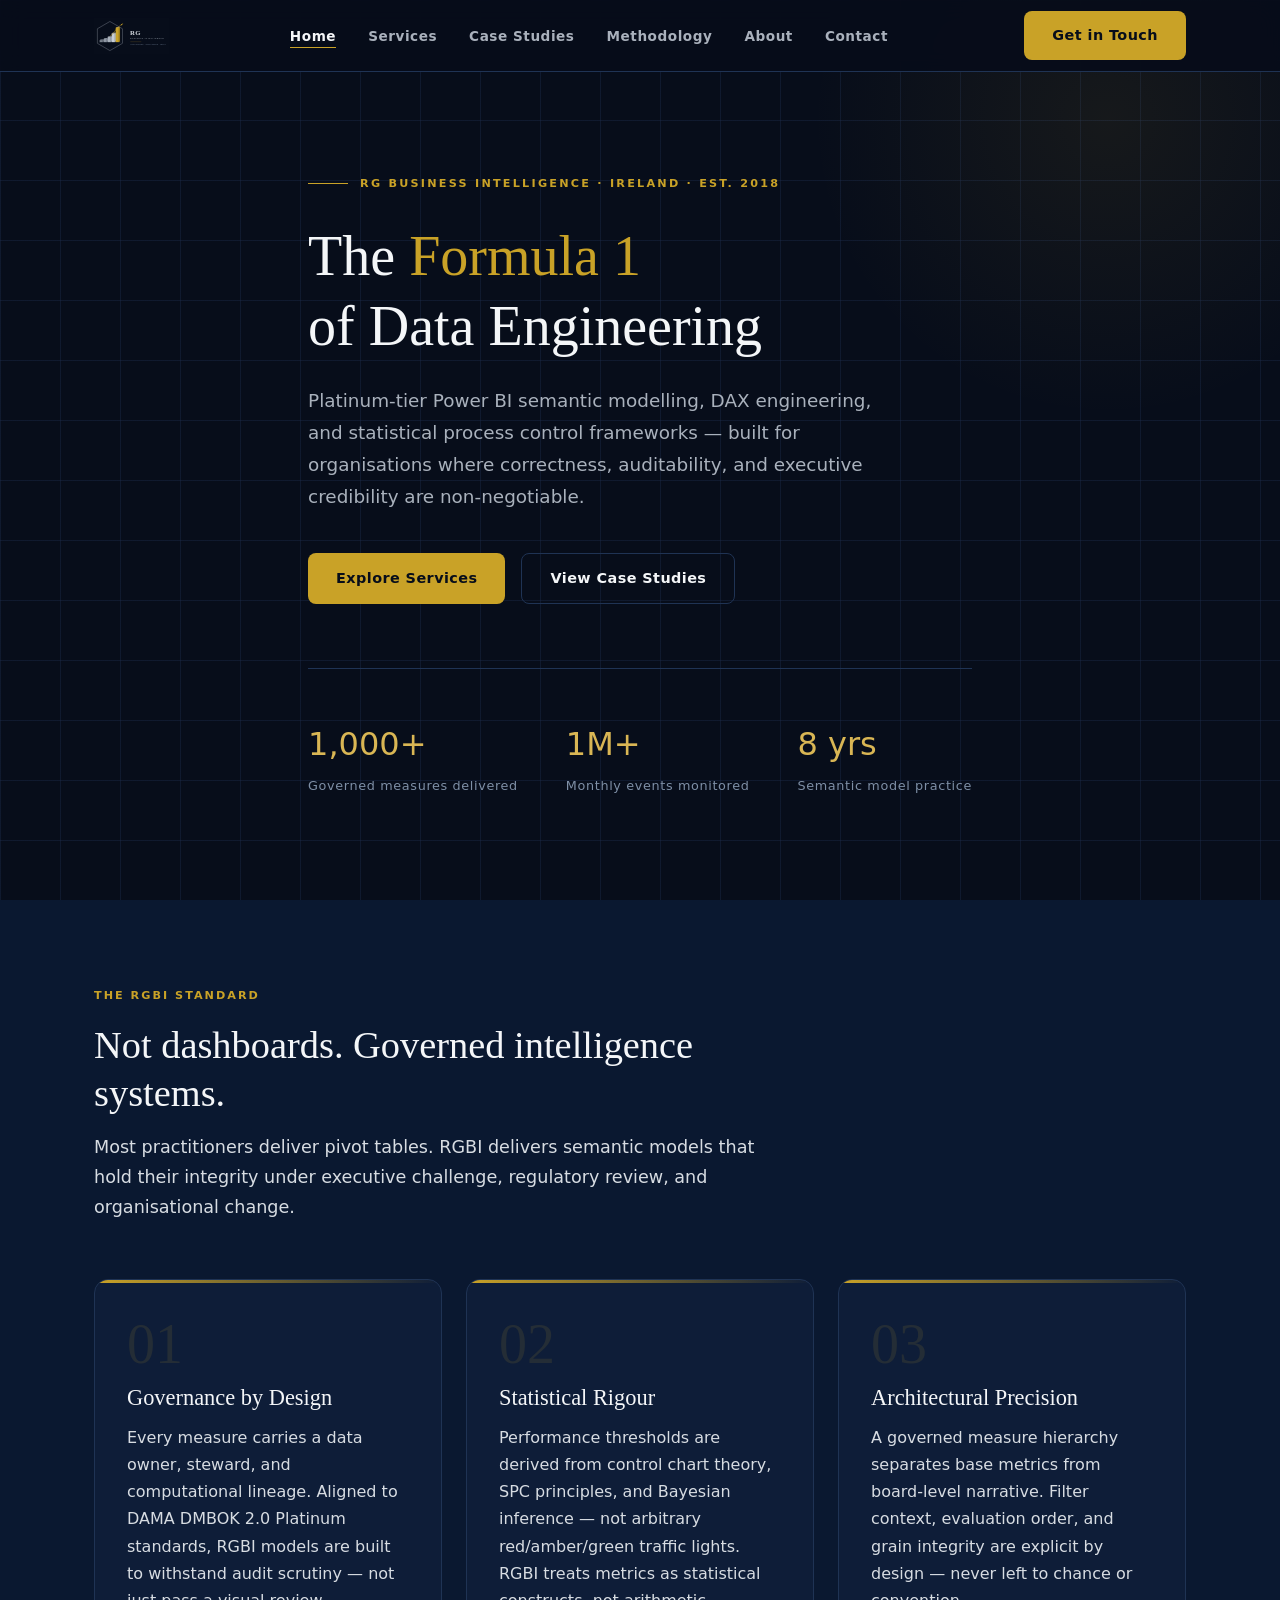
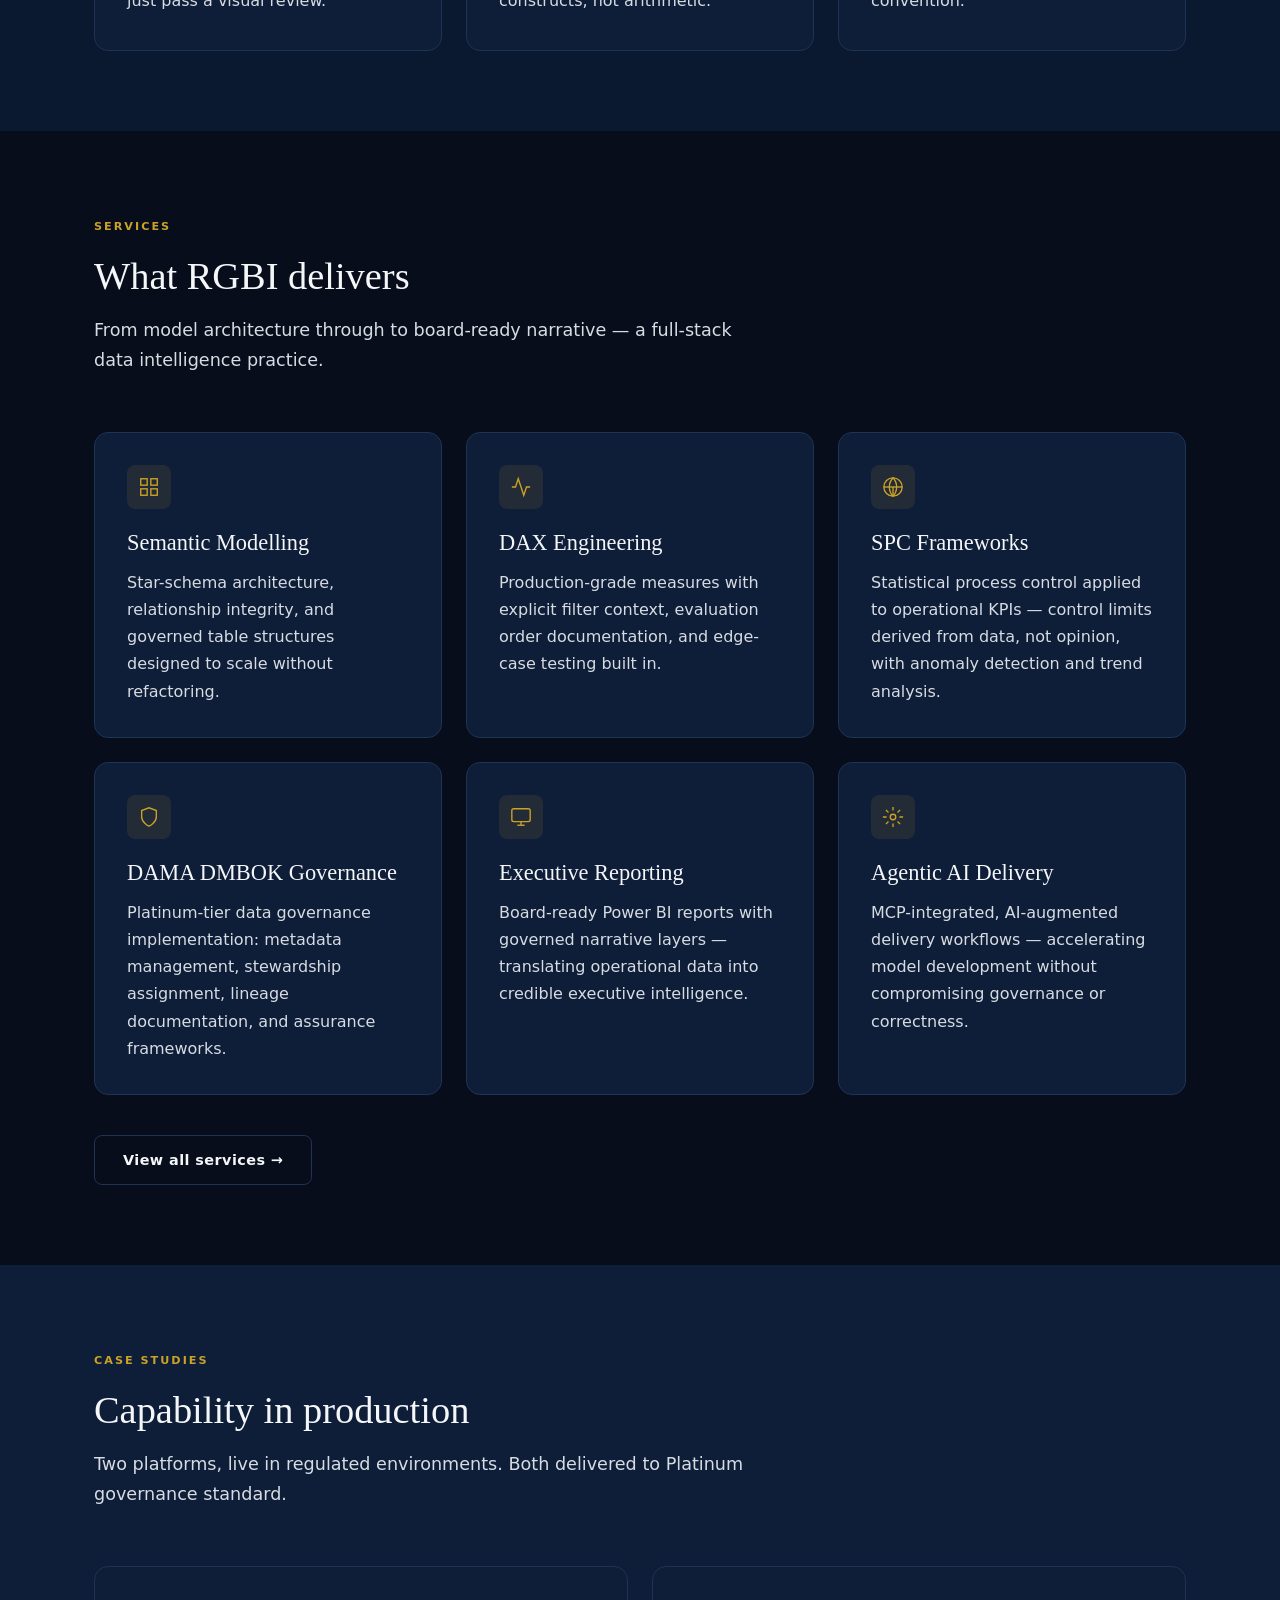
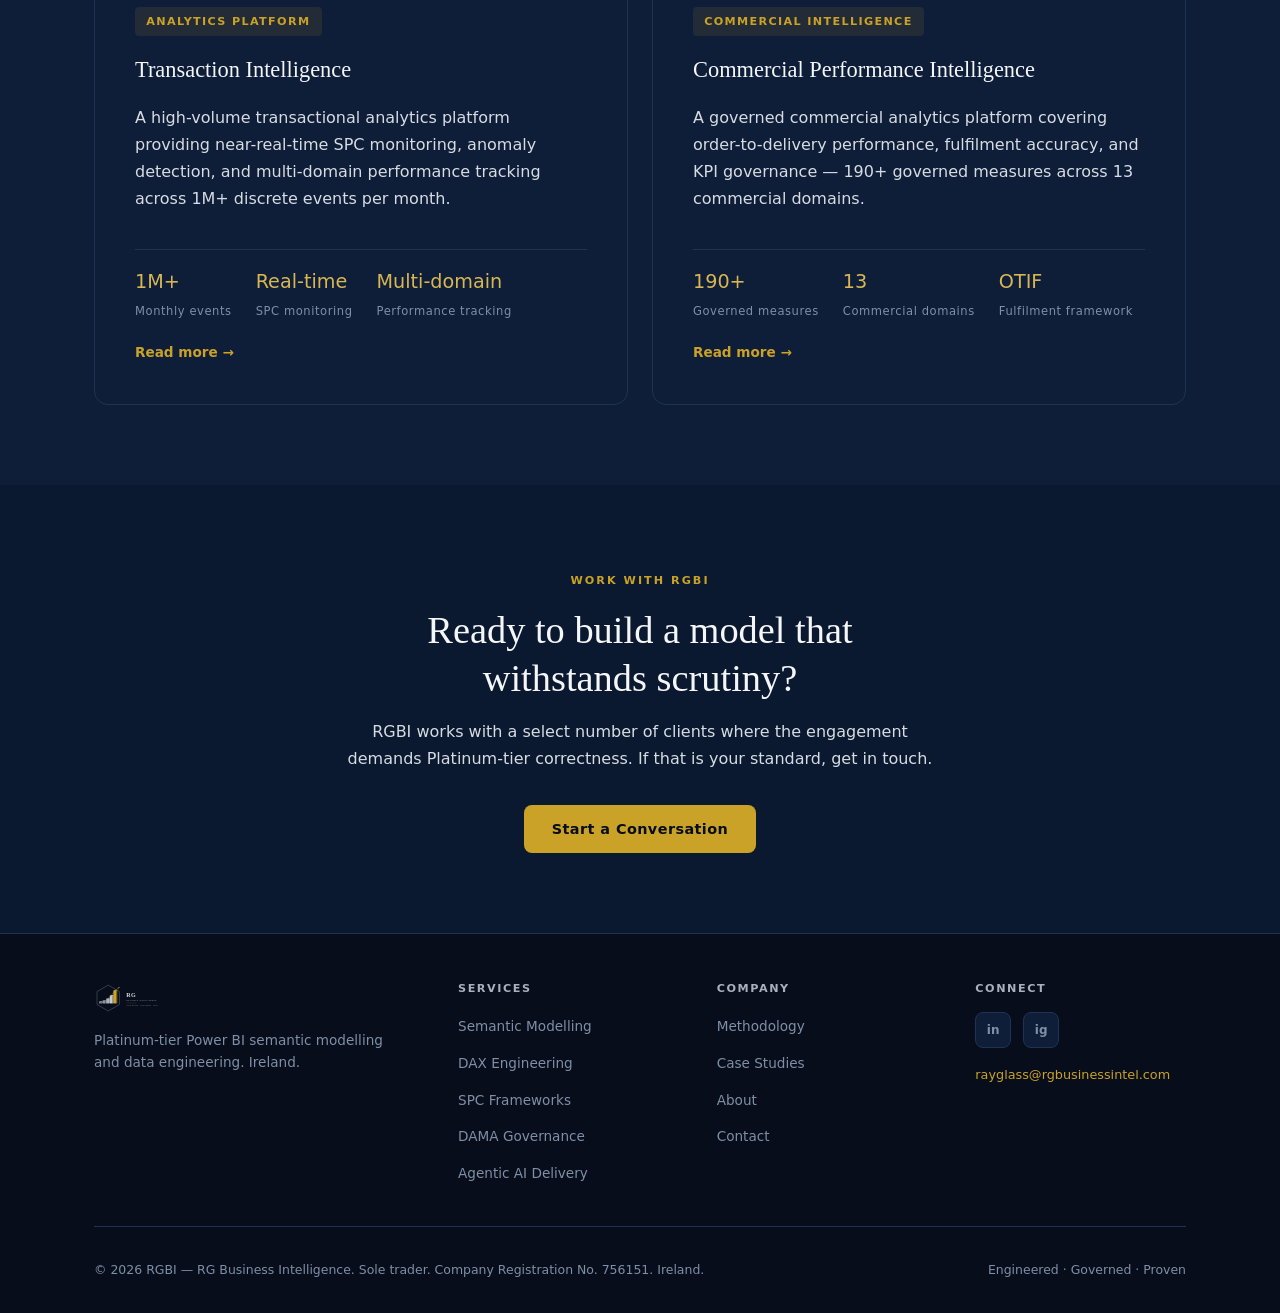
==== index.html @ 03356bf3 "Initial site build" ====
<!DOCTYPE html>
<html lang="en">
<head>
  <meta charset="UTF-8" />
  <meta name="viewport" content="width=device-width, initial-scale=1.0" />
  <title>RGBI — RG Business Intelligence | The Formula 1 of Data</title>
  <meta name="description" content="RGBI delivers Platinum-tier Power BI semantic modelling, DAX engineering, and statistical process control frameworks for organisations that demand auditability at scale." />
  <link rel="icon" type="image/svg+xml" href="assets/rgbi_mark_only.svg" />
  <link rel="stylesheet" href="css/style.css" />
</head>
<body>

  <!-- ── Navigation ─────────────────────────────────────── -->
  <nav class="site-nav" role="navigation" aria-label="Main navigation">
    <div class="container nav-inner">
      <a href="index.html" class="nav-logo" aria-label="RGBI Home">
        <img src="assets/rgbi_logo_horizontal_tight.svg" alt="RGBI — RG Business Intelligence" />
      </a>
      <ul class="nav-links" role="list">
        <li><a href="index.html">Home</a></li>
        <li><a href="services.html">Services</a></li>
        <li><a href="case-studies.html">Case Studies</a></li>
        <li><a href="methodology.html">Methodology</a></li>
        <li><a href="about.html">About</a></li>
        <li><a href="contact.html">Contact</a></li>
      </ul>
      <a href="contact.html" class="btn btn-primary nav-cta">Get in Touch</a>
      <button class="nav-toggle" aria-label="Toggle menu" aria-expanded="false">
        <span></span><span></span><span></span>
      </button>
    </div>
  </nav>

  <!-- ── Hero ───────────────────────────────────────────── -->
  <section class="hero">
    <div class="hero-bg"></div>
    <div class="container">
      <div class="hero-content">
        <div class="hero-eyebrow">
          <span class="hero-eyebrow-line"></span>
          <span class="hero-eyebrow-text">RG Business Intelligence · Ireland · Est. 2018</span>
        </div>
        <h1>The <em>Formula 1</em><br>of Data Engineering</h1>
        <p class="hero-sub">
          Platinum-tier Power BI semantic modelling, DAX engineering, and statistical process
          control frameworks — built for organisations where correctness, auditability,
          and executive credibility are non-negotiable.
        </p>
        <div class="hero-actions">
          <a href="services.html" class="btn btn-primary">Explore Services</a>
          <a href="case-studies.html" class="btn btn-outline">View Case Studies</a>
        </div>
        <div class="hero-stats">
          <div>
            <span class="hero-stat-value">1,000+</span>
            <span class="hero-stat-label">Governed measures delivered</span>
          </div>
          <div>
            <span class="hero-stat-value">1M+</span>
            <span class="hero-stat-label">Monthly events monitored</span>
          </div>
          <div>
            <span class="hero-stat-value">8 yrs</span>
            <span class="hero-stat-label">Semantic model practice</span>
          </div>
        </div>
      </div>
    </div>
  </section>

  <!-- ── Three Pillars ──────────────────────────────────── -->
  <section class="section section--dark">
    <div class="container">
      <div class="section-header">
        <span class="section-label">The RGBI Standard</span>
        <h2>Not dashboards. Governed intelligence systems.</h2>
        <p>
          Most practitioners deliver pivot tables. RGBI delivers semantic models that hold their
          integrity under executive challenge, regulatory review, and organisational change.
        </p>
      </div>
      <div class="grid-3">

        <div class="pillar">
          <span class="pillar-number">01</span>
          <h3>Governance by Design</h3>
          <p>
            Every measure carries a data owner, steward, and computational lineage.
            Aligned to DAMA DMBOK 2.0 Platinum standards, RGBI models are built to
            withstand audit scrutiny — not just pass a visual review.
          </p>
        </div>

        <div class="pillar">
          <span class="pillar-number">02</span>
          <h3>Statistical Rigour</h3>
          <p>
            Performance thresholds are derived from control chart theory, SPC principles,
            and Bayesian inference — not arbitrary red/amber/green traffic lights.
            RGBI treats metrics as statistical constructs, not arithmetic.
          </p>
        </div>

        <div class="pillar">
          <span class="pillar-number">03</span>
          <h3>Architectural Precision</h3>
          <p>
            A governed measure hierarchy separates base metrics from board-level narrative.
            Filter context, evaluation order, and grain integrity are explicit by design —
            never left to chance or convention.
          </p>
        </div>

      </div>
    </div>
  </section>

  <!-- ── What RGBI Delivers ─────────────────────────────── -->
  <section class="section">
    <div class="container">
      <div class="section-header">
        <span class="section-label">Services</span>
        <h2>What RGBI delivers</h2>
        <p>From model architecture through to board-ready narrative — a full-stack data intelligence practice.</p>
      </div>
      <div class="grid-3">

        <div class="card">
          <div class="card-icon">
            <svg viewBox="0 0 24 24" stroke-width="1.5"><rect x="3" y="3" width="7" height="7"/><rect x="14" y="3" width="7" height="7"/><rect x="14" y="14" width="7" height="7"/><rect x="3" y="14" width="7" height="7"/></svg>
          </div>
          <h3>Semantic Modelling</h3>
          <p>Star-schema architecture, relationship integrity, and governed table structures designed to scale without refactoring.</p>
        </div>

        <div class="card">
          <div class="card-icon">
            <svg viewBox="0 0 24 24" stroke-width="1.5"><polyline points="22 12 18 12 15 21 9 3 6 12 2 12"/></svg>
          </div>
          <h3>DAX Engineering</h3>
          <p>Production-grade measures with explicit filter context, evaluation order documentation, and edge-case testing built in.</p>
        </div>

        <div class="card">
          <div class="card-icon">
            <svg viewBox="0 0 24 24" stroke-width="1.5"><circle cx="12" cy="12" r="10"/><line x1="2" y1="12" x2="22" y2="12"/><line x1="12" y1="12" x2="12" y2="22"/><path d="M12 2a15 15 0 0 1 4 10 15 15 0 0 1-4 10 15 15 0 0 1-4-10 15 15 0 0 1 4-10z"/></svg>
          </div>
          <h3>SPC Frameworks</h3>
          <p>Statistical process control applied to operational KPIs — control limits derived from data, not opinion, with anomaly detection and trend analysis.</p>
        </div>

        <div class="card">
          <div class="card-icon">
            <svg viewBox="0 0 24 24" stroke-width="1.5"><path d="M12 22s8-4 8-10V5l-8-3-8 3v7c0 6 8 10 8 10z"/></svg>
          </div>
          <h3>DAMA DMBOK Governance</h3>
          <p>Platinum-tier data governance implementation: metadata management, stewardship assignment, lineage documentation, and assurance frameworks.</p>
        </div>

        <div class="card">
          <div class="card-icon">
            <svg viewBox="0 0 24 24" stroke-width="1.5"><rect x="2" y="3" width="20" height="14" rx="2"/><line x1="8" y1="21" x2="16" y2="21"/><line x1="12" y1="17" x2="12" y2="21"/></svg>
          </div>
          <h3>Executive Reporting</h3>
          <p>Board-ready Power BI reports with governed narrative layers — translating operational data into credible executive intelligence.</p>
        </div>

        <div class="card">
          <div class="card-icon">
            <svg viewBox="0 0 24 24" stroke-width="1.5"><circle cx="12" cy="12" r="3"/><path d="M12 1v4M12 19v4M4.22 4.22l2.83 2.83M16.95 16.95l2.83 2.83M1 12h4M19 12h4M4.22 19.78l2.83-2.83M16.95 7.05l2.83-2.83"/></svg>
          </div>
          <h3>Agentic AI Delivery</h3>
          <p>MCP-integrated, AI-augmented delivery workflows — accelerating model development without compromising governance or correctness.</p>
        </div>

      </div>
      <div style="margin-top:2.5rem;">
        <a href="services.html" class="btn btn-outline">View all services →</a>
      </div>
    </div>
  </section>

  <!-- ── Case Study Teasers ──────────────────────────────── -->
  <section class="section section--elevated">
    <div class="container">
      <div class="section-header">
        <span class="section-label">Case Studies</span>
        <h2>Capability in production</h2>
        <p>Two platforms, live in regulated environments. Both delivered to Platinum governance standard.</p>
      </div>
      <div class="grid-2">

        <div class="teaser">
          <span class="teaser-tag">Analytics Platform</span>
          <h3>Transaction Intelligence</h3>
          <p>
            A high-volume transactional analytics platform providing near-real-time SPC monitoring,
            anomaly detection, and multi-domain performance tracking across 1M+ discrete events per month.
          </p>
          <div class="teaser-meta">
            <div class="teaser-meta-item">
              <span class="teaser-meta-value">1M+</span>
              <span class="teaser-meta-label">Monthly events</span>
            </div>
            <div class="teaser-meta-item">
              <span class="teaser-meta-value">Real-time</span>
              <span class="teaser-meta-label">SPC monitoring</span>
            </div>
            <div class="teaser-meta-item">
              <span class="teaser-meta-value">Multi-domain</span>
              <span class="teaser-meta-label">Performance tracking</span>
            </div>
          </div>
          <a href="case-studies.html#transaction" class="teaser-link">Read more →</a>
        </div>

        <div class="teaser">
          <span class="teaser-tag">Commercial Intelligence</span>
          <h3>Commercial Performance Intelligence</h3>
          <p>
            A governed commercial analytics platform covering order-to-delivery performance,
            fulfilment accuracy, and KPI governance — 190+ governed measures across
            13 commercial domains.
          </p>
          <div class="teaser-meta">
            <div class="teaser-meta-item">
              <span class="teaser-meta-value">190+</span>
              <span class="teaser-meta-label">Governed measures</span>
            </div>
            <div class="teaser-meta-item">
              <span class="teaser-meta-value">13</span>
              <span class="teaser-meta-label">Commercial domains</span>
            </div>
            <div class="teaser-meta-item">
              <span class="teaser-meta-value">OTIF</span>
              <span class="teaser-meta-label">Fulfilment framework</span>
            </div>
          </div>
          <a href="case-studies.html#commercial" class="teaser-link">Read more →</a>
        </div>

      </div>
    </div>
  </section>

  <!-- ── CTA Strip ───────────────────────────────────────── -->
  <section class="section section--dark">
    <div class="container" style="text-align:center; max-width:640px; margin:0 auto;">
      <span class="section-label">Work with RGBI</span>
      <h2>Ready to build a model that withstands scrutiny?</h2>
      <p style="margin:1rem 0 2rem;">
        RGBI works with a select number of clients where the engagement demands
        Platinum-tier correctness. If that is your standard, get in touch.
      </p>
      <a href="contact.html" class="btn btn-primary">Start a Conversation</a>
    </div>
  </section>

  <!-- ── Footer ─────────────────────────────────────────── -->
  <footer class="site-footer">
    <div class="container">
      <div class="footer-inner">
        <div class="footer-brand">
          <img src="assets/rgbi_logo_horizontal_tight.svg" alt="RGBI" />
          <p>Platinum-tier Power BI semantic modelling and data engineering. Ireland.</p>
        </div>
        <div class="footer-col">
          <h4>Services</h4>
          <ul>
            <li><a href="services.html#semantic">Semantic Modelling</a></li>
            <li><a href="services.html#dax">DAX Engineering</a></li>
            <li><a href="services.html#spc">SPC Frameworks</a></li>
            <li><a href="services.html#governance">DAMA Governance</a></li>
            <li><a href="services.html#agentic">Agentic AI Delivery</a></li>
          </ul>
        </div>
        <div class="footer-col">
          <h4>Company</h4>
          <ul>
            <li><a href="methodology.html">Methodology</a></li>
            <li><a href="case-studies.html">Case Studies</a></li>
            <li><a href="about.html">About</a></li>
            <li><a href="contact.html">Contact</a></li>
          </ul>
        </div>
        <div class="footer-col">
          <h4>Connect</h4>
          <div class="social-links">
            <a href="#" class="social-link" aria-label="LinkedIn" title="LinkedIn — coming soon">in</a>
            <a href="#" class="social-link" aria-label="Instagram" title="Instagram — coming soon">ig</a>
          </div>
          <p style="margin-top:1rem; font-size:0.8rem; color:var(--text-muted);">
            <a href="mailto:rayglass@rgbusinessintel.com" style="color:var(--gold);">rayglass@rgbusinessintel.com</a>
          </p>
        </div>
      </div>
      <div class="footer-bottom">
        <p>© 2026 RGBI — RG Business Intelligence. Sole trader. Company Registration No. 756151. Ireland.</p>
        <p>Engineered · Governed · Proven</p>
      </div>
    </div>
  </footer>

  <script src="js/main.js"></script>
</body>
</html>
---- css/style.css ----
/* ============================================================
   RGBI — RG Business Intelligence
   style.css — Shared design system
   Colours & typography derived from RGBI_theme.json
   ============================================================ */

/* ── Reset ─────────────────────────────────────────────────── */
*, *::before, *::after { box-sizing: border-box; margin: 0; padding: 0; }
html { scroll-behavior: smooth; font-size: 16px; }
img, svg { display: block; max-width: 100%; }
a { text-decoration: none; color: inherit; }
ul { list-style: none; }

/* ── Design Tokens ──────────────────────────────────────────── */
:root {
  /* Backgrounds */
  --bg-void:      #070D1A;
  --bg-primary:   #0A1830;
  --bg-elevated:  #0E1D38;
  --bg-card:      #1F3354;
  --bg-border:    #1F3354;

  /* Foregrounds */
  --text-primary:   #F4F6F8;
  --text-secondary: #A9B1BC;
  --text-tertiary:  #D7DCE2;
  --text-muted:     #7E8FA6;

  /* Brand accents */
  --gold:       #C9A227;
  --gold-light: #D9B654;
  --gold-dim:   #8A6E1A;
  --green:      #1D9E75;
  --blue:       #378ADD;
  --red:        #D85A30;
  --purple:     #7F77DD;

  /* Typography */
  --font-serif: Georgia, 'Times New Roman', serif;
  --font-sans:  'Segoe UI', system-ui, -apple-system, sans-serif;
  --font-semi:  'Segoe UI Semibold', 'Segoe UI', system-ui, sans-serif;

  /* Sizing */
  --radius:     8px;
  --radius-lg:  14px;
  --max-width:  1140px;
  --nav-h:      72px;
}

/* ── Base ───────────────────────────────────────────────────── */
body {
  background-color: var(--bg-void);
  color: var(--text-primary);
  font-family: var(--font-sans);
  font-size: 1rem;
  line-height: 1.7;
  -webkit-font-smoothing: antialiased;
}

h1, h2, h3, h4 {
  font-family: var(--font-serif);
  font-weight: normal;
  line-height: 1.25;
  color: var(--text-primary);
}

h1 { font-size: clamp(2rem, 5vw, 3.5rem); }
h2 { font-size: clamp(1.6rem, 3vw, 2.4rem); }
h3 { font-size: clamp(1.1rem, 2vw, 1.4rem); }
h4 { font-size: 1.05rem; }

p { color: var(--text-tertiary); margin-bottom: 1rem; }
p:last-child { margin-bottom: 0; }

strong { color: var(--text-primary); font-weight: 600; }

/* ── Layout Utilities ───────────────────────────────────────── */
.container {
  max-width: var(--max-width);
  margin: 0 auto;
  padding: 0 1.5rem;
}

.section {
  padding: 5rem 0;
}

.section--dark {
  background-color: var(--bg-primary);
}

.section--elevated {
  background-color: var(--bg-elevated);
}

.section-label {
  display: inline-block;
  font-family: var(--font-sans);
  font-size: 0.7rem;
  font-weight: 700;
  letter-spacing: 0.18em;
  text-transform: uppercase;
  color: var(--gold);
  margin-bottom: 1rem;
}

.section-header {
  max-width: 680px;
  margin-bottom: 3.5rem;
}

.section-header p {
  font-size: 1.1rem;
  margin-top: 1rem;
}

/* ── Buttons ────────────────────────────────────────────────── */
.btn {
  display: inline-flex;
  align-items: center;
  gap: 0.5rem;
  padding: 0.75rem 1.75rem;
  border-radius: var(--radius);
  font-family: var(--font-sans);
  font-size: 0.9rem;
  font-weight: 600;
  letter-spacing: 0.03em;
  cursor: pointer;
  border: none;
  transition: all 0.2s ease;
  white-space: nowrap;
}

.btn-primary {
  background-color: var(--gold);
  color: var(--bg-void);
}
.btn-primary:hover {
  background-color: var(--gold-light);
  transform: translateY(-1px);
  box-shadow: 0 4px 20px rgba(201, 162, 39, 0.35);
}

.btn-outline {
  background-color: transparent;
  color: var(--text-primary);
  border: 1px solid var(--bg-card);
}
.btn-outline:hover {
  border-color: var(--gold);
  color: var(--gold);
  transform: translateY(-1px);
}

/* ── Navigation ─────────────────────────────────────────────── */
.site-nav {
  position: fixed;
  top: 0;
  left: 0;
  right: 0;
  z-index: 100;
  height: var(--nav-h);
  background-color: rgba(7, 13, 26, 0.92);
  backdrop-filter: blur(12px);
  -webkit-backdrop-filter: blur(12px);
  border-bottom: 1px solid var(--bg-card);
  transition: background-color 0.3s;
}

.nav-inner {
  display: flex;
  align-items: center;
  justify-content: space-between;
  height: 100%;
}

.nav-logo img {
  height: 36px;
  width: auto;
}

.nav-links {
  display: flex;
  align-items: center;
  gap: 2rem;
}

.nav-links a {
  font-size: 0.85rem;
  font-weight: 600;
  letter-spacing: 0.04em;
  color: var(--text-secondary);
  transition: color 0.2s;
  position: relative;
}

.nav-links a::after {
  content: '';
  position: absolute;
  bottom: -4px;
  left: 0;
  width: 0;
  height: 1px;
  background-color: var(--gold);
  transition: width 0.2s;
}

.nav-links a:hover,
.nav-links a.active {
  color: var(--text-primary);
}

.nav-links a:hover::after,
.nav-links a.active::after {
  width: 100%;
}

.nav-cta {
  margin-left: 1rem;
}

.nav-toggle {
  display: none;
  flex-direction: column;
  gap: 5px;
  background: none;
  border: none;
  cursor: pointer;
  padding: 4px;
}

.nav-toggle span {
  display: block;
  width: 24px;
  height: 2px;
  background-color: var(--text-primary);
  transition: all 0.25s;
}

/* ── Hero ───────────────────────────────────────────────────── */
.hero {
  min-height: 100vh;
  display: flex;
  align-items: center;
  position: relative;
  background-color: var(--bg-void);
  overflow: hidden;
  padding-top: var(--nav-h);
}

.hero-bg {
  position: absolute;
  inset: 0;
  pointer-events: none;
  overflow: hidden;
}

/* SPC-inspired grid lines */
.hero-bg::before {
  content: '';
  position: absolute;
  inset: 0;
  background-image:
    linear-gradient(rgba(31, 51, 84, 0.35) 1px, transparent 1px),
    linear-gradient(90deg, rgba(31, 51, 84, 0.35) 1px, transparent 1px);
  background-size: 60px 60px;
}

/* Gold accent glow */
.hero-bg::after {
  content: '';
  position: absolute;
  top: -20%;
  right: -10%;
  width: 600px;
  height: 600px;
  background: radial-gradient(ellipse, rgba(201, 162, 39, 0.08) 0%, transparent 70%);
}

.hero-content {
  position: relative;
  z-index: 1;
  max-width: 780px;
}

.hero-eyebrow {
  display: flex;
  align-items: center;
  gap: 0.75rem;
  margin-bottom: 1.75rem;
}

.hero-eyebrow-line {
  display: block;
  width: 40px;
  height: 1px;
  background-color: var(--gold);
}

.hero-eyebrow-text {
  font-size: 0.7rem;
  font-weight: 700;
  letter-spacing: 0.2em;
  text-transform: uppercase;
  color: var(--gold);
}

.hero h1 {
  margin-bottom: 1.5rem;
  color: var(--text-primary);
}

.hero h1 em {
  font-style: normal;
  color: var(--gold);
}

.hero-sub {
  font-size: 1.15rem;
  color: var(--text-secondary);
  max-width: 580px;
  margin-bottom: 2.5rem;
  line-height: 1.75;
}

.hero-actions {
  display: flex;
  gap: 1rem;
  flex-wrap: wrap;
}

.hero-stats {
  display: flex;
  gap: 3rem;
  margin-top: 4rem;
  padding-top: 3rem;
  border-top: 1px solid var(--bg-card);
  flex-wrap: wrap;
}

.hero-stat-value {
  font-family: var(--font-semi);
  font-size: 2rem;
  color: var(--gold-light);
  display: block;
}

.hero-stat-label {
  font-size: 0.8rem;
  color: var(--text-muted);
  letter-spacing: 0.05em;
}

/* ── Cards ──────────────────────────────────────────────────── */
.card {
  background-color: var(--bg-elevated);
  border: 1px solid var(--bg-card);
  border-radius: var(--radius-lg);
  padding: 2rem;
  transition: border-color 0.2s, transform 0.2s;
}

.card:hover {
  border-color: var(--gold-dim);
  transform: translateY(-2px);
}

.card-icon {
  width: 44px;
  height: 44px;
  background-color: rgba(201, 162, 39, 0.1);
  border-radius: var(--radius);
  display: flex;
  align-items: center;
  justify-content: center;
  margin-bottom: 1.25rem;
}

.card-icon svg {
  width: 22px;
  height: 22px;
  stroke: var(--gold);
  fill: none;
}

.card h3 {
  margin-bottom: 0.75rem;
}

/* ── Grid layouts ───────────────────────────────────────────── */
.grid-3 {
  display: grid;
  grid-template-columns: repeat(3, 1fr);
  gap: 1.5rem;
}

.grid-2 {
  display: grid;
  grid-template-columns: repeat(2, 1fr);
  gap: 1.5rem;
}

/* ── Pillars (home) ─────────────────────────────────────────── */
.pillar {
  background-color: var(--bg-elevated);
  border: 1px solid var(--bg-card);
  border-radius: var(--radius-lg);
  padding: 2.25rem 2rem;
  position: relative;
  overflow: hidden;
  transition: border-color 0.2s, transform 0.2s;
}

.pillar:hover {
  border-color: var(--gold-dim);
  transform: translateY(-2px);
}

.pillar::before {
  content: '';
  position: absolute;
  top: 0;
  left: 0;
  right: 0;
  height: 3px;
  background: linear-gradient(90deg, var(--gold), transparent);
}

.pillar-number {
  font-family: var(--font-serif);
  font-size: 3.5rem;
  color: rgba(201, 162, 39, 0.12);
  line-height: 1;
  margin-bottom: 0.75rem;
  display: block;
}

.pillar h3 {
  margin-bottom: 0.75rem;
  color: var(--text-primary);
}

/* ── Case study teasers ─────────────────────────────────────── */
.teaser {
  background-color: var(--bg-elevated);
  border: 1px solid var(--bg-card);
  border-radius: var(--radius-lg);
  padding: 2.5rem;
  display: flex;
  flex-direction: column;
  gap: 1.25rem;
  transition: border-color 0.2s, transform 0.2s;
}

.teaser:hover {
  border-color: var(--gold-dim);
  transform: translateY(-2px);
}

.teaser-tag {
  display: inline-flex;
  align-items: center;
  gap: 0.4rem;
  font-size: 0.7rem;
  font-weight: 700;
  letter-spacing: 0.12em;
  text-transform: uppercase;
  color: var(--gold);
  background-color: rgba(201, 162, 39, 0.1);
  padding: 0.3rem 0.7rem;
  border-radius: 4px;
  width: fit-content;
}

.teaser h3 { margin-bottom: 0; }

.teaser-meta {
  display: flex;
  gap: 1.5rem;
  flex-wrap: wrap;
  margin-top: auto;
  padding-top: 1rem;
  border-top: 1px solid var(--bg-card);
}

.teaser-meta-item {
  display: flex;
  flex-direction: column;
  gap: 0.2rem;
}

.teaser-meta-value {
  font-family: var(--font-semi);
  font-size: 1.2rem;
  color: var(--gold-light);
}

.teaser-meta-label {
  font-size: 0.72rem;
  color: var(--text-muted);
  letter-spacing: 0.05em;
}

.teaser-link {
  display: inline-flex;
  align-items: center;
  gap: 0.4rem;
  font-size: 0.85rem;
  font-weight: 600;
  color: var(--gold);
  transition: gap 0.2s;
}

.teaser-link:hover { gap: 0.7rem; }

/* ── Services page ──────────────────────────────────────────── */
.service-block {
  display: grid;
  grid-template-columns: 1fr 2fr;
  gap: 3rem;
  padding: 3rem 0;
  border-bottom: 1px solid var(--bg-card);
}

.service-block:last-child { border-bottom: none; }

.service-number {
  font-family: var(--font-serif);
  font-size: 0.85rem;
  color: var(--gold);
  letter-spacing: 0.1em;
}

.service-title {
  margin-bottom: 0.4rem;
}

.service-sub {
  font-size: 0.8rem;
  color: var(--text-muted);
  text-transform: uppercase;
  letter-spacing: 0.1em;
  margin-bottom: 1.5rem;
  display: block;
}

.service-detail h4 {
  color: var(--gold-light);
  font-family: var(--font-sans);
  font-size: 0.8rem;
  font-weight: 700;
  letter-spacing: 0.1em;
  text-transform: uppercase;
  margin: 1.5rem 0 0.5rem;
}

.service-detail h4:first-child { margin-top: 0; }

.tag-list {
  display: flex;
  flex-wrap: wrap;
  gap: 0.5rem;
  margin-top: 0.5rem;
}

.tag {
  font-size: 0.75rem;
  color: var(--text-secondary);
  background-color: var(--bg-primary);
  border: 1px solid var(--bg-card);
  border-radius: 4px;
  padding: 0.25rem 0.65rem;
}

/* ── Case studies page ──────────────────────────────────────── */
.case-study {
  margin-bottom: 5rem;
}

.case-study:last-child { margin-bottom: 0; }

.case-study-header {
  display: grid;
  grid-template-columns: 2fr 1fr;
  gap: 3rem;
  align-items: start;
  padding-bottom: 3rem;
  border-bottom: 1px solid var(--bg-card);
  margin-bottom: 3rem;
}

.case-study-metrics {
  display: flex;
  flex-direction: column;
  gap: 1.5rem;
  background-color: var(--bg-elevated);
  border: 1px solid var(--bg-card);
  border-radius: var(--radius-lg);
  padding: 1.75rem;
}

.metric-item {}

.metric-value {
  font-family: var(--font-semi);
  font-size: 1.8rem;
  color: var(--gold-light);
  display: block;
  line-height: 1.1;
}

.metric-label {
  font-size: 0.78rem;
  color: var(--text-muted);
  letter-spacing: 0.05em;
}

.case-study-body {
  display: grid;
  grid-template-columns: repeat(2, 1fr);
  gap: 1.5rem;
}

.cs-section {
  background-color: var(--bg-elevated);
  border: 1px solid var(--bg-card);
  border-radius: var(--radius-lg);
  padding: 1.75rem;
}

.cs-section h4 {
  font-family: var(--font-sans);
  font-size: 0.72rem;
  font-weight: 700;
  letter-spacing: 0.14em;
  text-transform: uppercase;
  color: var(--gold);
  margin-bottom: 0.75rem;
}

.cs-section ul {
  list-style: none;
  display: flex;
  flex-direction: column;
  gap: 0.4rem;
}

.cs-section ul li {
  font-size: 0.9rem;
  color: var(--text-tertiary);
  padding-left: 1rem;
  position: relative;
}

.cs-section ul li::before {
  content: '—';
  position: absolute;
  left: 0;
  color: var(--gold-dim);
}

/* ── Methodology page ───────────────────────────────────────── */
.methodology-intro {
  font-size: 1.2rem;
  color: var(--text-secondary);
  line-height: 1.8;
  max-width: 780px;
  border-left: 3px solid var(--gold);
  padding-left: 1.75rem;
  margin-bottom: 3rem;
}

.method-block {
  padding: 2.5rem 0;
  border-bottom: 1px solid var(--bg-card);
  display: grid;
  grid-template-columns: 280px 1fr;
  gap: 3rem;
  align-items: start;
}

.method-block:last-child { border-bottom: none; }

.method-label-area {
  position: sticky;
  top: calc(var(--nav-h) + 2rem);
}

.method-label-area .section-label {
  display: block;
  margin-bottom: 0.5rem;
}

.method-label-area h3 {
  font-size: 1.5rem;
}

/* ── About page ─────────────────────────────────────────────── */
.about-bio {
  display: grid;
  grid-template-columns: 1fr 2fr;
  gap: 4rem;
  align-items: start;
}

.about-sidebar {}

.about-name-block {
  background-color: var(--bg-elevated);
  border: 1px solid var(--bg-card);
  border-radius: var(--radius-lg);
  padding: 2rem;
  text-align: center;
  margin-bottom: 1.5rem;
}

.about-name-block h2 {
  font-size: 1.5rem;
  margin-bottom: 0.25rem;
}

.about-name-block p {
  font-size: 0.85rem;
  color: var(--gold);
  font-weight: 600;
  margin: 0;
}

.about-credentials {
  background-color: var(--bg-elevated);
  border: 1px solid var(--bg-card);
  border-radius: var(--radius-lg);
  padding: 1.5rem;
}

.credential-item {
  display: flex;
  align-items: flex-start;
  gap: 0.75rem;
  padding: 0.6rem 0;
  border-bottom: 1px solid var(--bg-card);
}

.credential-item:last-child { border-bottom: none; }

.credential-dot {
  width: 6px;
  height: 6px;
  border-radius: 50%;
  background-color: var(--gold);
  margin-top: 0.55rem;
  flex-shrink: 0;
}

.credential-text {
  font-size: 0.85rem;
  color: var(--text-tertiary);
}

.about-body h3 {
  margin-bottom: 0.75rem;
  color: var(--gold-light);
}

.about-body > * + h3 {
  margin-top: 2rem;
}

.pullquote {
  border-left: 3px solid var(--gold);
  padding: 1rem 1.5rem;
  margin: 2rem 0;
  background-color: var(--bg-elevated);
  border-radius: 0 var(--radius) var(--radius) 0;
  font-family: var(--font-serif);
  font-size: 1.1rem;
  color: var(--text-secondary);
  font-style: italic;
}

/* ── Contact page ───────────────────────────────────────────── */
.contact-layout {
  display: grid;
  grid-template-columns: 1fr 2fr;
  gap: 4rem;
  align-items: start;
}

.contact-info h3 {
  margin-bottom: 0.5rem;
}

.contact-info p {
  font-size: 0.9rem;
}

.contact-detail {
  display: flex;
  align-items: flex-start;
  gap: 0.75rem;
  padding: 1rem 0;
  border-bottom: 1px solid var(--bg-card);
}

.contact-detail:last-child { border-bottom: none; }

.contact-detail-icon {
  width: 36px;
  height: 36px;
  background-color: rgba(201, 162, 39, 0.1);
  border-radius: var(--radius);
  display: flex;
  align-items: center;
  justify-content: center;
  flex-shrink: 0;
}

.contact-detail-icon svg {
  width: 16px;
  height: 16px;
  stroke: var(--gold);
  fill: none;
}

.contact-detail-label {
  font-size: 0.72rem;
  font-weight: 700;
  letter-spacing: 0.1em;
  text-transform: uppercase;
  color: var(--text-muted);
  display: block;
}

.contact-detail-value {
  font-size: 0.9rem;
  color: var(--text-primary);
}

/* Contact form */
.contact-form {
  background-color: var(--bg-elevated);
  border: 1px solid var(--bg-card);
  border-radius: var(--radius-lg);
  padding: 2.5rem;
}

.contact-form h3 {
  margin-bottom: 0.5rem;
}

.contact-form > p {
  margin-bottom: 2rem;
  font-size: 0.9rem;
}

.form-row {
  display: grid;
  grid-template-columns: 1fr 1fr;
  gap: 1rem;
}

.form-group {
  margin-bottom: 1.25rem;
}

.form-group label {
  display: block;
  font-size: 0.78rem;
  font-weight: 700;
  letter-spacing: 0.08em;
  text-transform: uppercase;
  color: var(--text-muted);
  margin-bottom: 0.4rem;
}

.form-group input,
.form-group select,
.form-group textarea {
  width: 100%;
  background-color: var(--bg-primary);
  border: 1px solid var(--bg-card);
  border-radius: var(--radius);
  color: var(--text-primary);
  font-family: var(--font-sans);
  font-size: 0.9rem;
  padding: 0.7rem 1rem;
  outline: none;
  transition: border-color 0.2s;
  appearance: none;
  -webkit-appearance: none;
}

.form-group input::placeholder,
.form-group textarea::placeholder {
  color: var(--text-muted);
}

.form-group input:focus,
.form-group select:focus,
.form-group textarea:focus {
  border-color: var(--gold);
}

.form-group textarea {
  resize: vertical;
  min-height: 140px;
}

.form-group select {
  background-image: url("data:image/svg+xml,%3Csvg xmlns='http://www.w3.org/2000/svg' width='12' height='8' viewBox='0 0 12 8'%3E%3Cpath d='M1 1l5 5 5-5' stroke='%237E8FA6' stroke-width='1.5' fill='none' stroke-linecap='round'/%3E%3C/svg%3E");
  background-repeat: no-repeat;
  background-position: right 1rem center;
  padding-right: 2.5rem;
  cursor: pointer;
}

.form-group select option {
  background-color: var(--bg-primary);
}

.form-note {
  font-size: 0.78rem;
  color: var(--text-muted);
  margin-top: 0.75rem;
}

.form-success {
  display: none;
  text-align: center;
  padding: 2rem;
  color: var(--green);
}

/* ── Footer ─────────────────────────────────────────────────── */
.site-footer {
  background-color: var(--bg-void);
  border-top: 1px solid var(--bg-card);
  padding: 3rem 0 2rem;
}

.footer-inner {
  display: grid;
  grid-template-columns: 1.5fr 1fr 1fr 1fr;
  gap: 3rem;
  padding-bottom: 2.5rem;
  border-bottom: 1px solid var(--bg-card);
  margin-bottom: 2rem;
}

.footer-brand img {
  height: 32px;
  width: auto;
  margin-bottom: 1rem;
}

.footer-brand p {
  font-size: 0.85rem;
  color: var(--text-muted);
  line-height: 1.6;
}

.footer-col h4 {
  font-family: var(--font-sans);
  font-size: 0.7rem;
  font-weight: 700;
  letter-spacing: 0.14em;
  text-transform: uppercase;
  color: var(--text-secondary);
  margin-bottom: 1rem;
}

.footer-col ul {
  display: flex;
  flex-direction: column;
  gap: 0.6rem;
}

.footer-col ul li a {
  font-size: 0.85rem;
  color: var(--text-muted);
  transition: color 0.2s;
}

.footer-col ul li a:hover { color: var(--text-primary); }

.social-links {
  display: flex;
  gap: 0.75rem;
  margin-top: 0.5rem;
}

.social-link {
  width: 36px;
  height: 36px;
  background-color: var(--bg-elevated);
  border: 1px solid var(--bg-card);
  border-radius: var(--radius);
  display: flex;
  align-items: center;
  justify-content: center;
  color: var(--text-muted);
  font-size: 0.75rem;
  font-weight: 700;
  letter-spacing: 0.02em;
  transition: all 0.2s;
}

.social-link:hover {
  border-color: var(--gold-dim);
  color: var(--gold);
}

.footer-bottom {
  display: flex;
  align-items: center;
  justify-content: space-between;
  flex-wrap: wrap;
  gap: 1rem;
}

.footer-bottom p {
  font-size: 0.78rem;
  color: var(--text-muted);
  margin: 0;
}

/* ── Page hero (interior pages) ─────────────────────────────── */
.page-hero {
  background-color: var(--bg-primary);
  padding: calc(var(--nav-h) + 4rem) 0 4rem;
  border-bottom: 1px solid var(--bg-card);
}

.page-hero .section-label { margin-bottom: 0.75rem; }

.page-hero h1 { margin-bottom: 1rem; }

.page-hero p {
  font-size: 1.1rem;
  max-width: 640px;
}

/* ── Dividers & accents ─────────────────────────────────────── */
.gold-line {
  display: block;
  width: 48px;
  height: 2px;
  background-color: var(--gold);
  margin: 1.25rem 0;
}

.highlight { color: var(--gold); }
.highlight-green { color: var(--green); }

/* ── Responsive ─────────────────────────────────────────────── */
@media (max-width: 1024px) {
  .grid-3 { grid-template-columns: repeat(2, 1fr); }
  .footer-inner { grid-template-columns: 1fr 1fr; gap: 2rem; }
  .service-block { grid-template-columns: 1fr; gap: 1rem; }
  .about-bio { grid-template-columns: 1fr; }
  .contact-layout { grid-template-columns: 1fr; }
  .case-study-header { grid-template-columns: 1fr; }
  .method-block { grid-template-columns: 1fr; gap: 1.5rem; }
}

@media (max-width: 768px) {
  :root { --nav-h: 64px; }

  .nav-links { display: none; position: fixed; top: var(--nav-h); left: 0; right: 0;
    background-color: var(--bg-void); border-bottom: 1px solid var(--bg-card);
    flex-direction: column; align-items: flex-start; padding: 1.5rem;
    gap: 1.25rem; }
  .nav-links.open { display: flex; }
  .nav-cta { display: none; }
  .nav-toggle { display: flex; }

  .grid-3, .grid-2 { grid-template-columns: 1fr; }
  .form-row { grid-template-columns: 1fr; }
  .footer-inner { grid-template-columns: 1fr; }

  .hero-stats { gap: 1.5rem; }
  .hero-actions { flex-direction: column; }
  .btn { width: 100%; justify-content: center; }

  .case-study-body { grid-template-columns: 1fr; }
  .teaser-meta { gap: 1rem; }

  .section { padding: 3.5rem 0; }
  .page-hero { padding: calc(var(--nav-h) + 2.5rem) 0 2.5rem; }
}
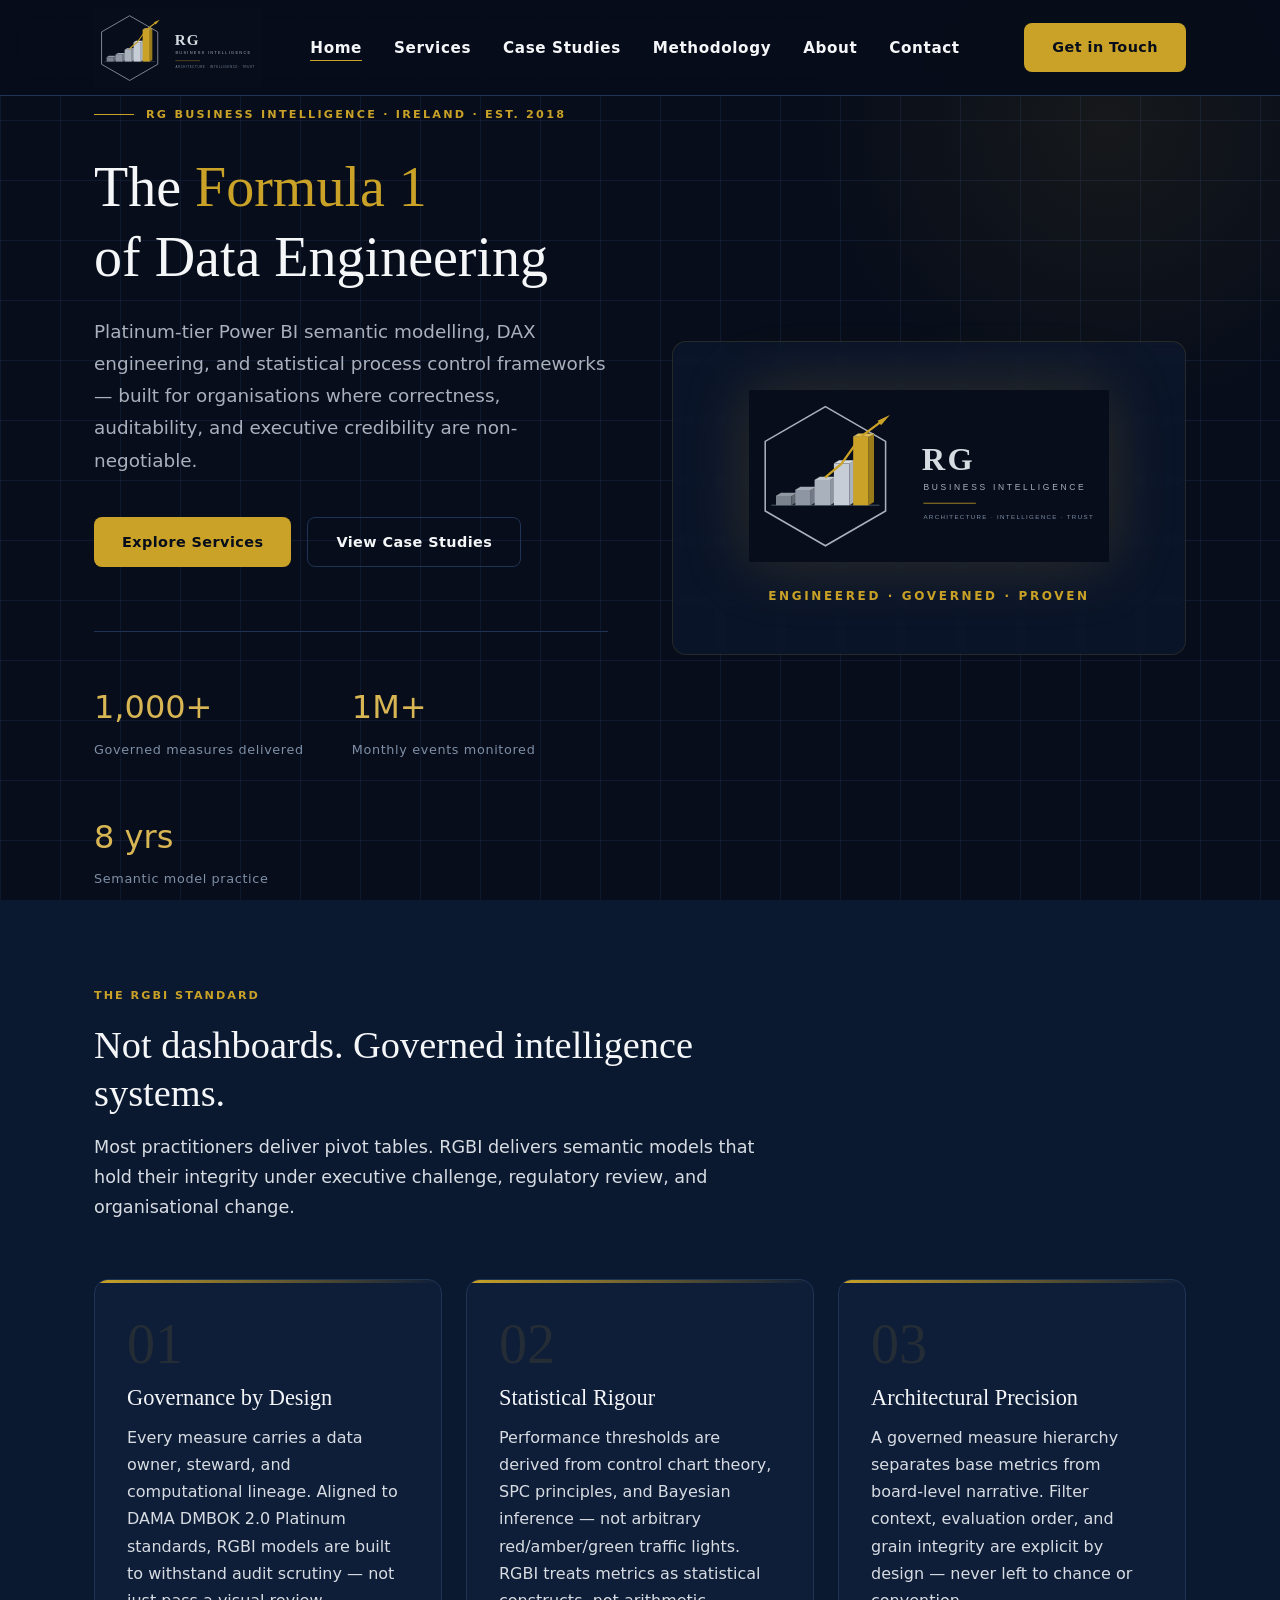
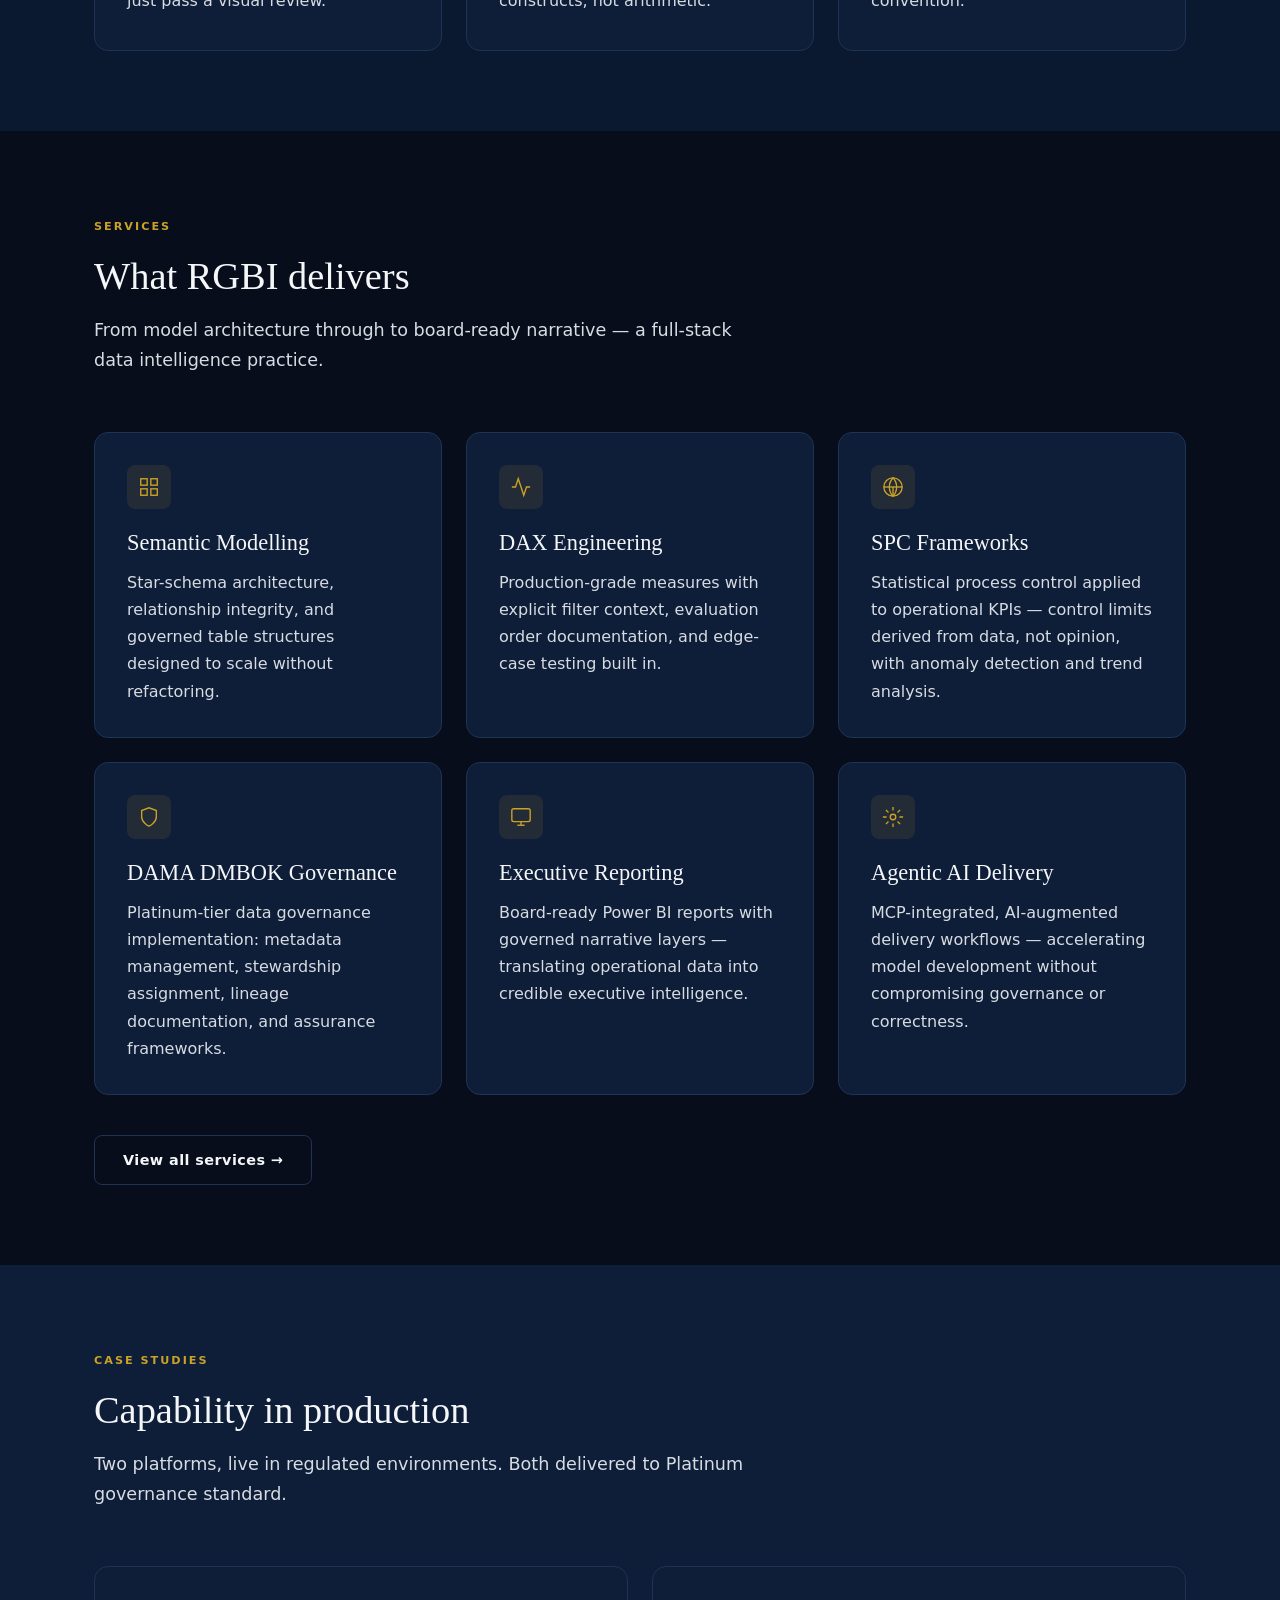
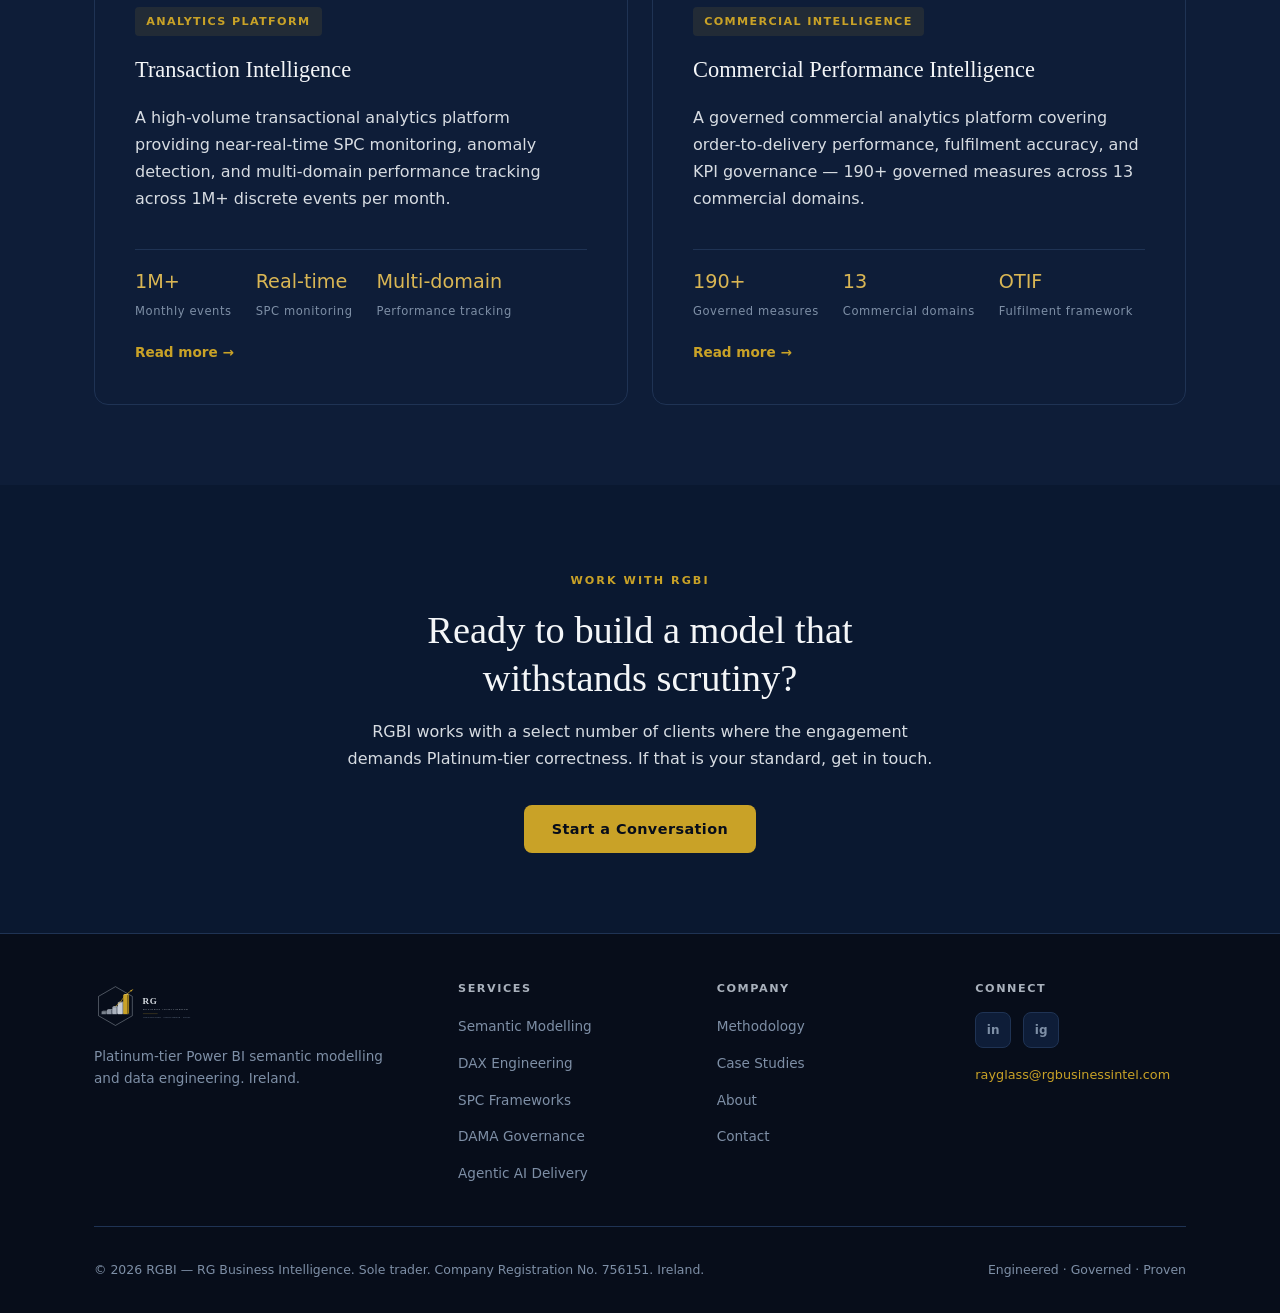
==== commit 7a57268b: "Two-column hero with logo display, brighter nav text" ====
--- a/index.html
+++ b/index.html
@@ -35,34 +35,41 @@
   <section class="hero">
     <div class="hero-bg"></div>
     <div class="container">
-      <div class="hero-content">
-        <div class="hero-eyebrow">
-          <span class="hero-eyebrow-line"></span>
-          <span class="hero-eyebrow-text">RG Business Intelligence · Ireland · Est. 2018</span>
-        </div>
-        <h1>The <em>Formula 1</em><br>of Data Engineering</h1>
-        <p class="hero-sub">
-          Platinum-tier Power BI semantic modelling, DAX engineering, and statistical process
-          control frameworks — built for organisations where correctness, auditability,
-          and executive credibility are non-negotiable.
-        </p>
-        <div class="hero-actions">
-          <a href="services.html" class="btn btn-primary">Explore Services</a>
-          <a href="case-studies.html" class="btn btn-outline">View Case Studies</a>
-        </div>
-        <div class="hero-stats">
-          <div>
-            <span class="hero-stat-value">1,000+</span>
-            <span class="hero-stat-label">Governed measures delivered</span>
-          </div>
-          <div>
-            <span class="hero-stat-value">1M+</span>
-            <span class="hero-stat-label">Monthly events monitored</span>
-          </div>
-          <div>
-            <span class="hero-stat-value">8 yrs</span>
-            <span class="hero-stat-label">Semantic model practice</span>
-          </div>
+      <div class="hero-split">
+        <div class="hero-content">
+          <div class="hero-eyebrow">
+            <span class="hero-eyebrow-line"></span>
+            <span class="hero-eyebrow-text">RG Business Intelligence · Ireland · Est. 2018</span>
+          </div>
+          <h1>The <em>Formula 1</em><br>of Data Engineering</h1>
+          <p class="hero-sub">
+            Platinum-tier Power BI semantic modelling, DAX engineering, and statistical process
+            control frameworks — built for organisations where correctness, auditability,
+            and executive credibility are non-negotiable.
+          </p>
+          <div class="hero-actions">
+            <a href="services.html" class="btn btn-primary">Explore Services</a>
+            <a href="case-studies.html" class="btn btn-outline">View Case Studies</a>
+          </div>
+          <div class="hero-stats">
+            <div>
+              <span class="hero-stat-value">1,000+</span>
+              <span class="hero-stat-label">Governed measures delivered</span>
+            </div>
+            <div>
+              <span class="hero-stat-value">1M+</span>
+              <span class="hero-stat-label">Monthly events monitored</span>
+            </div>
+            <div>
+              <span class="hero-stat-value">8 yrs</span>
+              <span class="hero-stat-label">Semantic model practice</span>
+            </div>
+          </div>
+        </div>
+
+        <div class="hero-logo-display">
+          <img src="assets/rgbi_logo_horizontal_tight.svg" alt="RGBI — RG Business Intelligence" class="hero-logo-img" />
+          <p class="hero-logo-tagline">Engineered · Governed · Proven</p>
         </div>
       </div>
     </div>
--- a/css/style.css
+++ b/css/style.css
@@ -44,7 +44,7 @@
   --radius:     8px;
   --radius-lg:  14px;
   --max-width:  1140px;
-  --nav-h:      72px;
+  --nav-h:      96px;
 }
 
 /* ── Base ───────────────────────────────────────────────────── */
@@ -175,7 +175,7 @@
 }
 
 .nav-logo img {
-  height: 36px;
+  height: 80px;
   width: auto;
 }
 
@@ -186,10 +186,10 @@
 }
 
 .nav-links a {
-  font-size: 0.85rem;
+  font-size: 0.95rem;
   font-weight: 600;
   letter-spacing: 0.04em;
-  color: var(--text-secondary);
+  color: var(--text-primary);
   transition: color 0.2s;
   position: relative;
 }
@@ -277,10 +277,49 @@
   background: radial-gradient(ellipse, rgba(201, 162, 39, 0.08) 0%, transparent 70%);
 }
 
+/* Two-column hero split */
+.hero-split {
+  position: relative;
+  z-index: 1;
+  display: grid;
+  grid-template-columns: 1fr 1fr;
+  gap: 4rem;
+  align-items: center;
+  width: 100%;
+}
+
 .hero-content {
   position: relative;
-  z-index: 1;
-  max-width: 780px;
+}
+
+.hero-logo-display {
+  display: flex;
+  flex-direction: column;
+  align-items: center;
+  justify-content: center;
+  gap: 1.5rem;
+  padding: 3rem;
+  border: 1px solid rgba(201, 162, 39, 0.15);
+  border-radius: var(--radius-lg);
+  background: rgba(14, 29, 56, 0.5);
+  backdrop-filter: blur(4px);
+}
+
+.hero-logo-img {
+  width: 100%;
+  max-width: 360px;
+  height: auto;
+  filter: drop-shadow(0 0 32px rgba(201, 162, 39, 0.2));
+}
+
+.hero-logo-tagline {
+  font-size: 0.75rem;
+  font-weight: 700;
+  letter-spacing: 0.22em;
+  text-transform: uppercase;
+  color: var(--gold);
+  margin: 0;
+  text-align: center;
 }
 
 .hero-eyebrow {
@@ -948,7 +987,7 @@
 }
 
 .footer-brand img {
-  height: 32px;
+  height: 48px;
   width: auto;
   margin-bottom: 1rem;
 }
@@ -1078,6 +1117,9 @@
   .form-row { grid-template-columns: 1fr; }
   .footer-inner { grid-template-columns: 1fr; }
 
+  .hero-split { grid-template-columns: 1fr; gap: 2.5rem; }
+  .hero-logo-display { padding: 2rem; }
+  .hero-logo-img { max-width: 260px; }
   .hero-stats { gap: 1.5rem; }
   .hero-actions { flex-direction: column; }
   .btn { width: 100%; justify-content: center; }
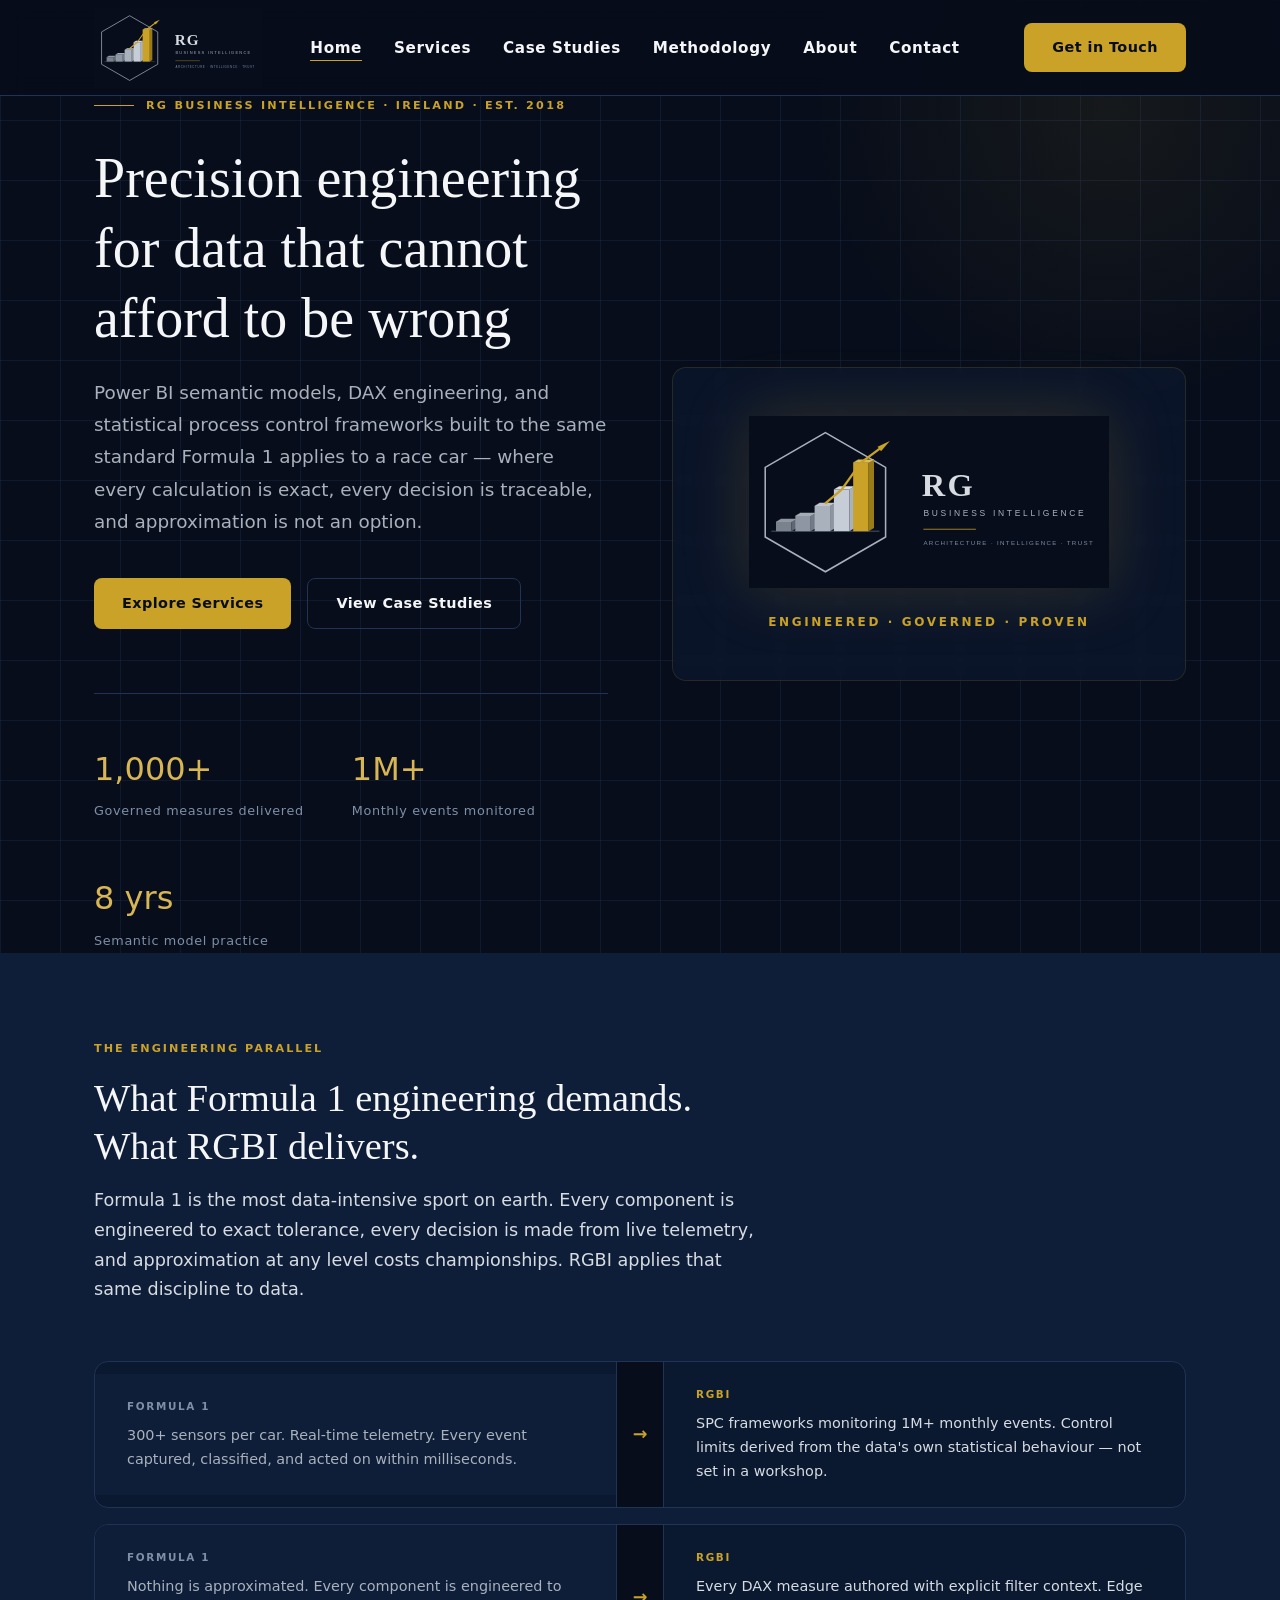
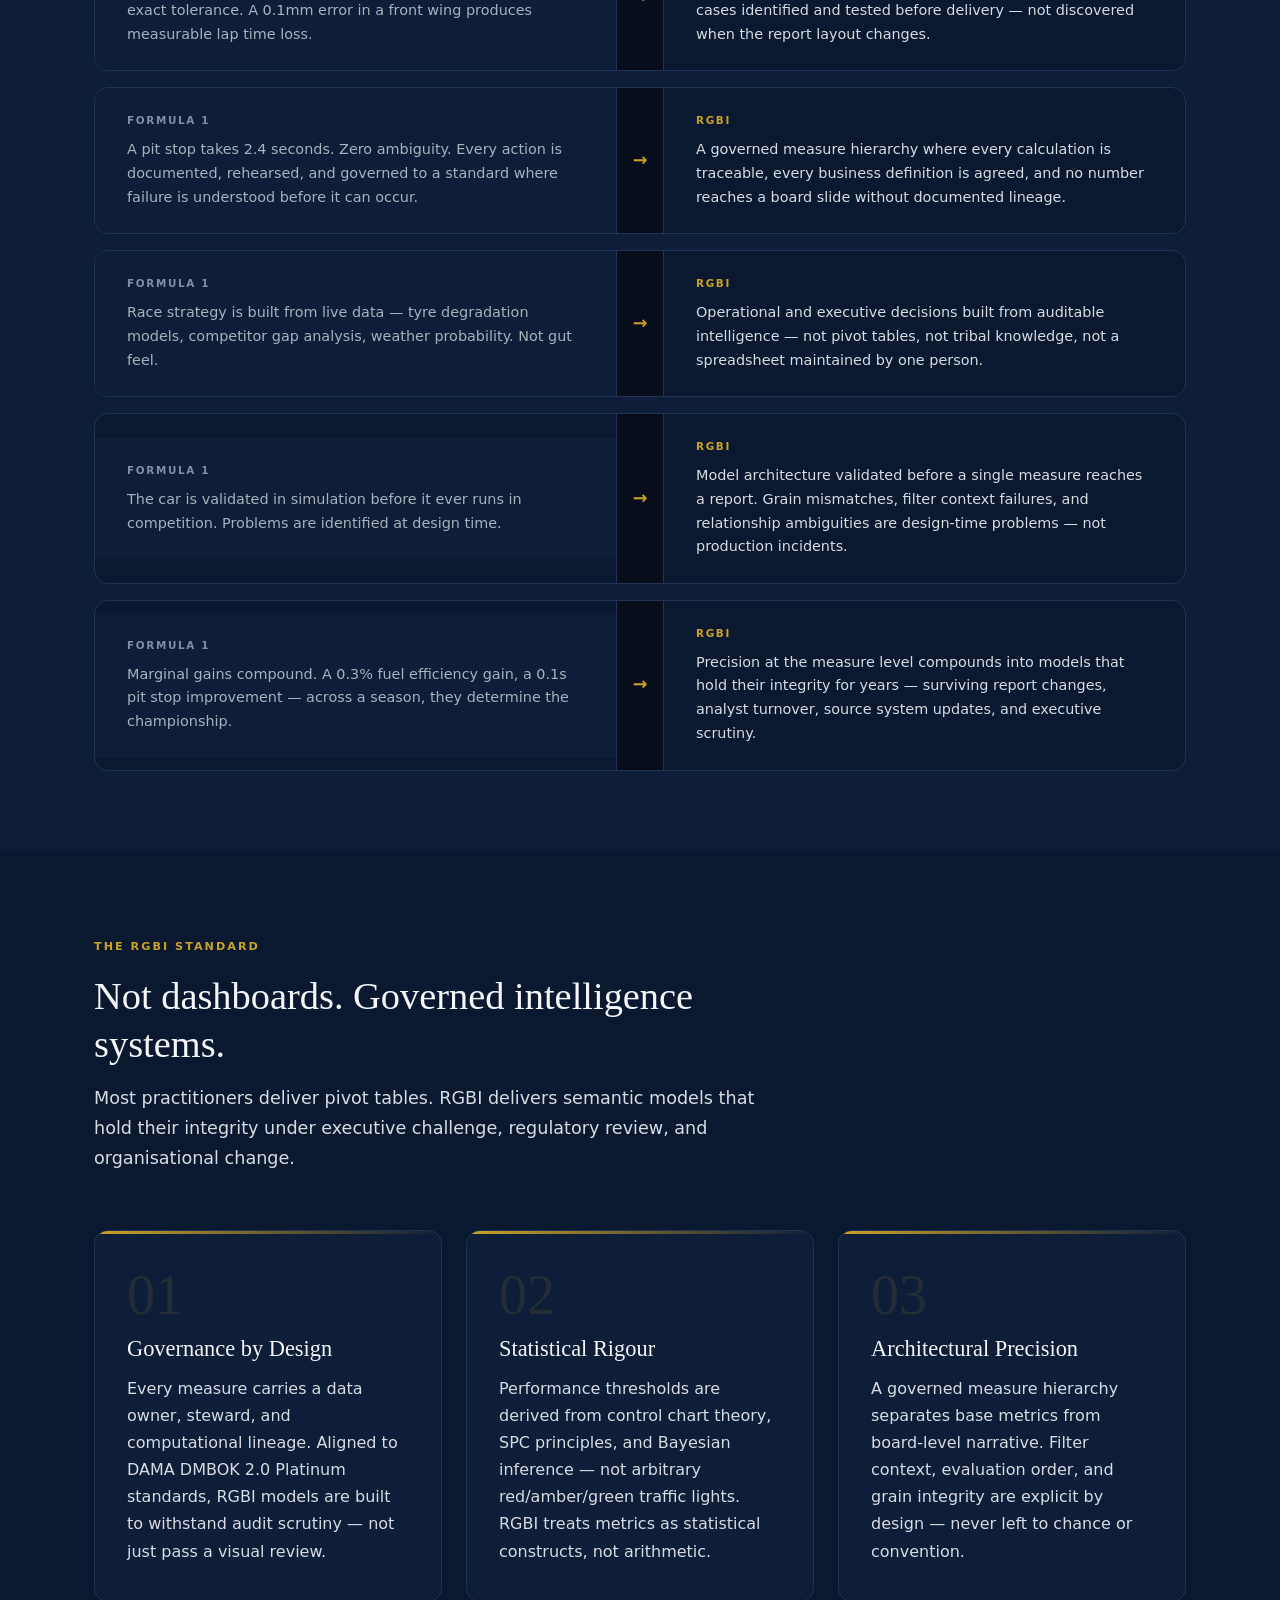
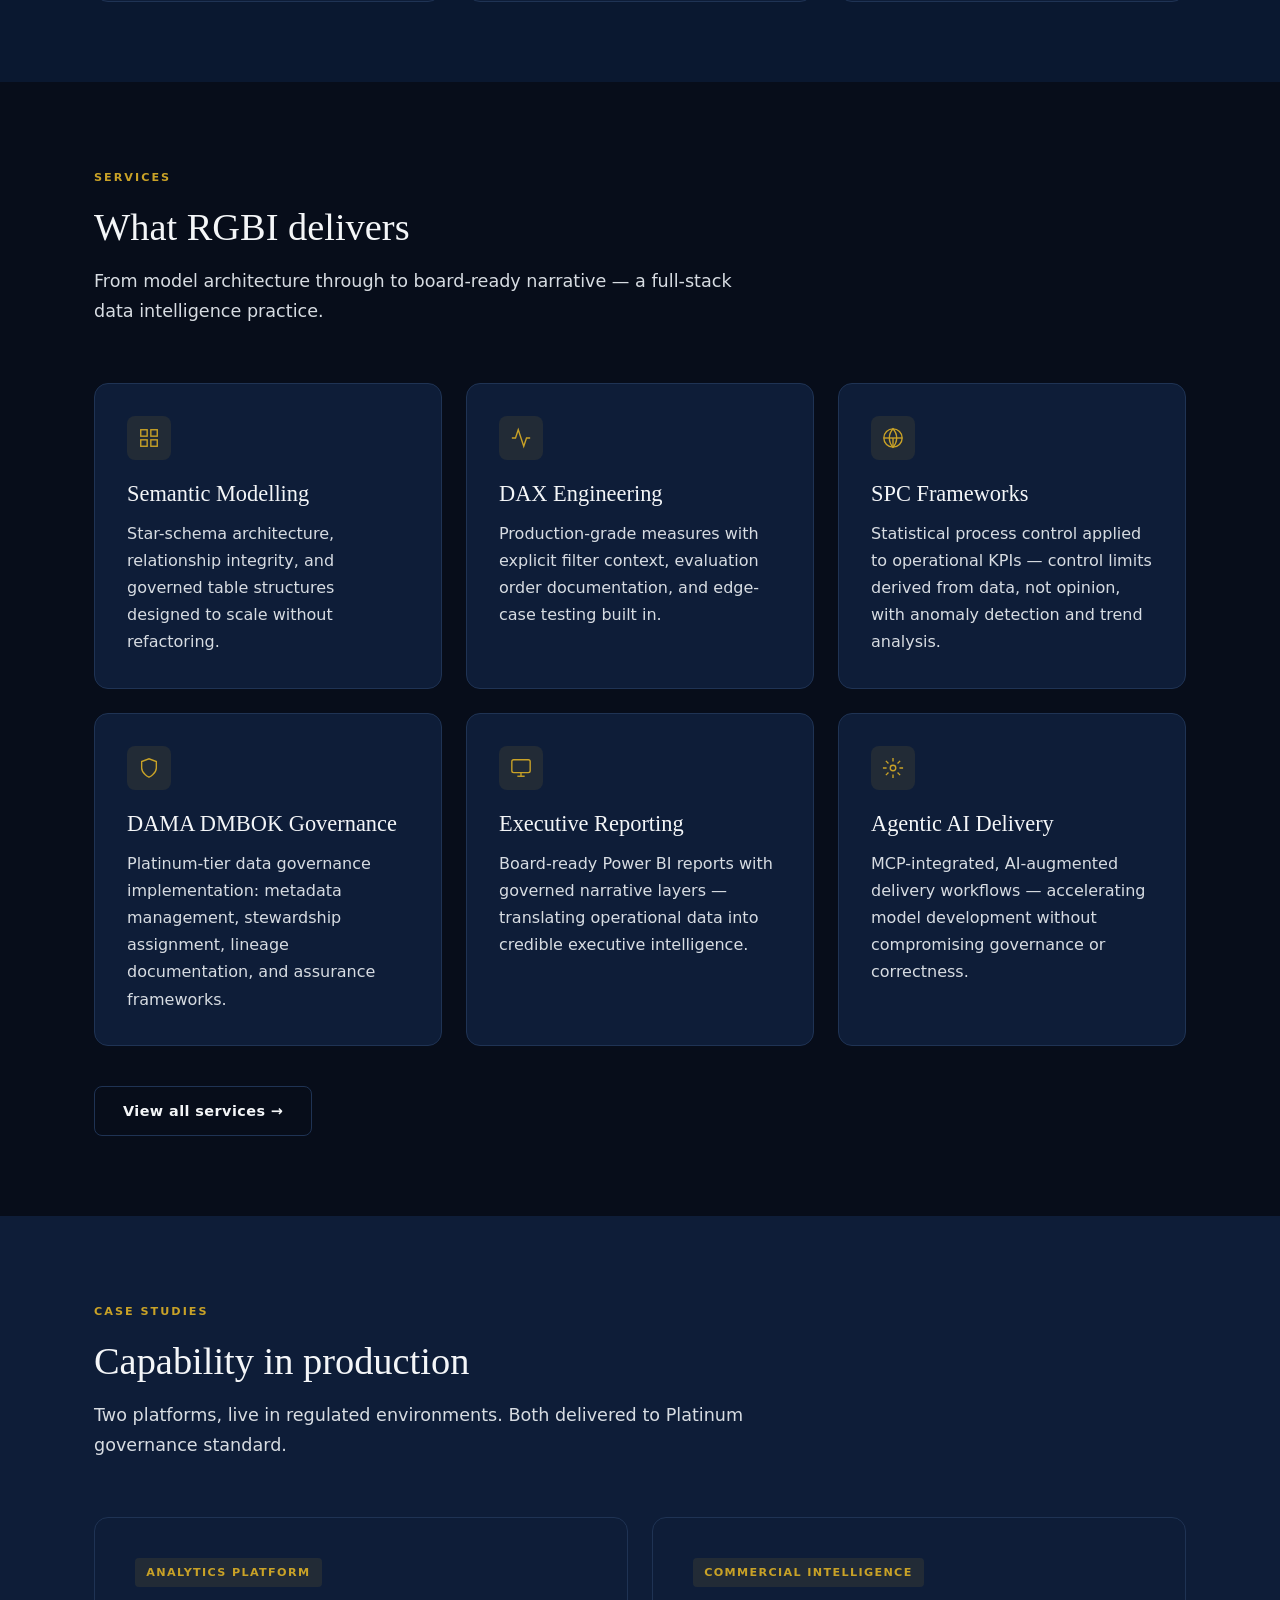
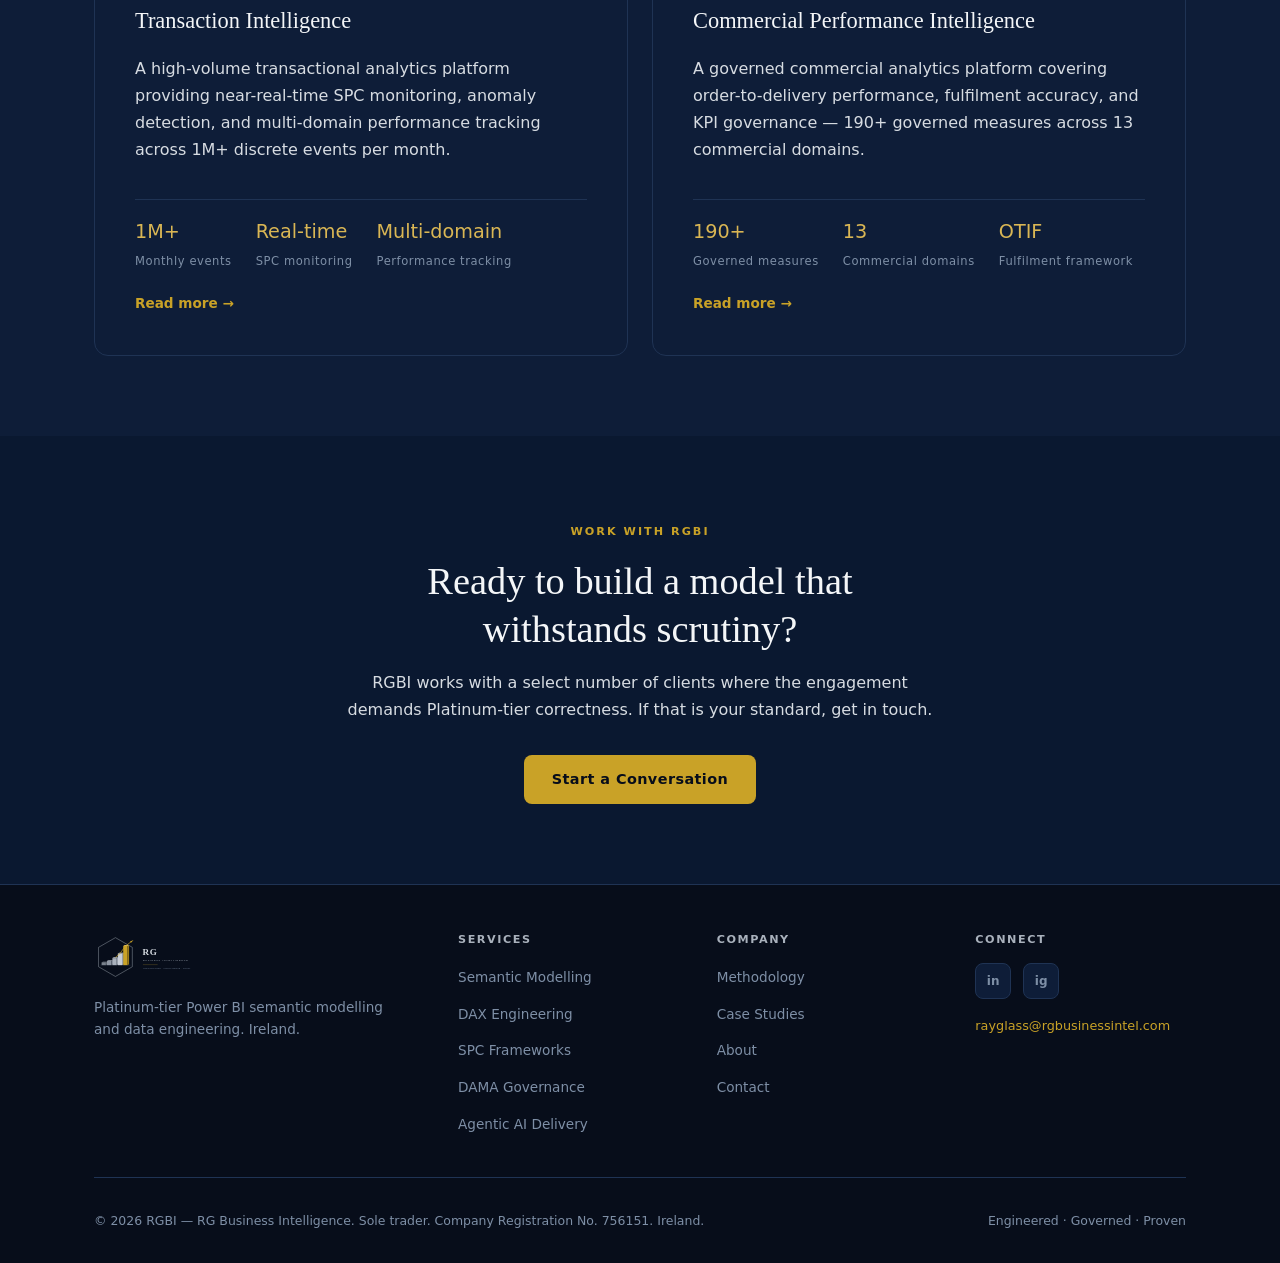
==== commit 13b3150c: "F1 parallels section, revised hero copy, updated About" ====
--- a/index.html
+++ b/index.html
@@ -41,11 +41,12 @@
             <span class="hero-eyebrow-line"></span>
             <span class="hero-eyebrow-text">RG Business Intelligence · Ireland · Est. 2018</span>
           </div>
-          <h1>The <em>Formula 1</em><br>of Data Engineering</h1>
+          <h1>Precision engineering for data that cannot afford to be wrong</h1>
           <p class="hero-sub">
-            Platinum-tier Power BI semantic modelling, DAX engineering, and statistical process
-            control frameworks — built for organisations where correctness, auditability,
-            and executive credibility are non-negotiable.
+            Power BI semantic models, DAX engineering, and statistical process control
+            frameworks built to the same standard Formula 1 applies to a race car —
+            where every calculation is exact, every decision is traceable,
+            and approximation is not an option.
           </p>
           <div class="hero-actions">
             <a href="services.html" class="btn btn-primary">Explore Services</a>
@@ -71,6 +72,108 @@
           <img src="assets/rgbi_logo_horizontal_tight.svg" alt="RGBI — RG Business Intelligence" class="hero-logo-img" />
           <p class="hero-logo-tagline">Engineered · Governed · Proven</p>
         </div>
+      </div>
+    </div>
+  </section>
+
+  <!-- ── F1 Engineering Parallel ───────────────────────── -->
+  <section class="section section--elevated">
+    <div class="container">
+      <div class="section-header">
+        <span class="section-label">The Engineering Parallel</span>
+        <h2>What Formula 1 engineering demands. What RGBI delivers.</h2>
+        <p>
+          Formula 1 is the most data-intensive sport on earth. Every component is engineered
+          to exact tolerance, every decision is made from live telemetry, and approximation
+          at any level costs championships. RGBI applies that same discipline to data.
+        </p>
+      </div>
+      <div class="parallel-grid">
+
+        <div class="parallel-card">
+          <div class="parallel-col parallel-col--f1">
+            <span class="parallel-label">Formula 1</span>
+            <p>300+ sensors per car. Real-time telemetry. Every event captured, classified, and acted on within milliseconds.</p>
+          </div>
+          <div class="parallel-divider">
+            <span class="parallel-arrow">→</span>
+          </div>
+          <div class="parallel-col parallel-col--rgbi">
+            <span class="parallel-label">RGBI</span>
+            <p>SPC frameworks monitoring 1M+ monthly events. Control limits derived from the data's own statistical behaviour — not set in a workshop.</p>
+          </div>
+        </div>
+
+        <div class="parallel-card">
+          <div class="parallel-col parallel-col--f1">
+            <span class="parallel-label">Formula 1</span>
+            <p>Nothing is approximated. Every component is engineered to exact tolerance. A 0.1mm error in a front wing produces measurable lap time loss.</p>
+          </div>
+          <div class="parallel-divider">
+            <span class="parallel-arrow">→</span>
+          </div>
+          <div class="parallel-col parallel-col--rgbi">
+            <span class="parallel-label">RGBI</span>
+            <p>Every DAX measure authored with explicit filter context. Edge cases identified and tested before delivery — not discovered when the report layout changes.</p>
+          </div>
+        </div>
+
+        <div class="parallel-card">
+          <div class="parallel-col parallel-col--f1">
+            <span class="parallel-label">Formula 1</span>
+            <p>A pit stop takes 2.4 seconds. Zero ambiguity. Every action is documented, rehearsed, and governed to a standard where failure is understood before it can occur.</p>
+          </div>
+          <div class="parallel-divider">
+            <span class="parallel-arrow">→</span>
+          </div>
+          <div class="parallel-col parallel-col--rgbi">
+            <span class="parallel-label">RGBI</span>
+            <p>A governed measure hierarchy where every calculation is traceable, every business definition is agreed, and no number reaches a board slide without documented lineage.</p>
+          </div>
+        </div>
+
+        <div class="parallel-card">
+          <div class="parallel-col parallel-col--f1">
+            <span class="parallel-label">Formula 1</span>
+            <p>Race strategy is built from live data — tyre degradation models, competitor gap analysis, weather probability. Not gut feel.</p>
+          </div>
+          <div class="parallel-divider">
+            <span class="parallel-arrow">→</span>
+          </div>
+          <div class="parallel-col parallel-col--rgbi">
+            <span class="parallel-label">RGBI</span>
+            <p>Operational and executive decisions built from auditable intelligence — not pivot tables, not tribal knowledge, not a spreadsheet maintained by one person.</p>
+          </div>
+        </div>
+
+        <div class="parallel-card">
+          <div class="parallel-col parallel-col--f1">
+            <span class="parallel-label">Formula 1</span>
+            <p>The car is validated in simulation before it ever runs in competition. Problems are identified at design time.</p>
+          </div>
+          <div class="parallel-divider">
+            <span class="parallel-arrow">→</span>
+          </div>
+          <div class="parallel-col parallel-col--rgbi">
+            <span class="parallel-label">RGBI</span>
+            <p>Model architecture validated before a single measure reaches a report. Grain mismatches, filter context failures, and relationship ambiguities are design-time problems — not production incidents.</p>
+          </div>
+        </div>
+
+        <div class="parallel-card">
+          <div class="parallel-col parallel-col--f1">
+            <span class="parallel-label">Formula 1</span>
+            <p>Marginal gains compound. A 0.3% fuel efficiency gain, a 0.1s pit stop improvement — across a season, they determine the championship.</p>
+          </div>
+          <div class="parallel-divider">
+            <span class="parallel-arrow">→</span>
+          </div>
+          <div class="parallel-col parallel-col--rgbi">
+            <span class="parallel-label">RGBI</span>
+            <p>Precision at the measure level compounds into models that hold their integrity for years — surviving report changes, analyst turnover, source system updates, and executive scrutiny.</p>
+          </div>
+        </div>
+
       </div>
     </div>
   </section>
--- a/css/style.css
+++ b/css/style.css
@@ -437,6 +437,102 @@
   display: grid;
   grid-template-columns: repeat(2, 1fr);
   gap: 1.5rem;
+}
+
+/* ── F1 Parallel Cards ──────────────────────────────────────── */
+.parallel-grid {
+  display: flex;
+  flex-direction: column;
+  gap: 1rem;
+}
+
+.parallel-card {
+  display: grid;
+  grid-template-columns: 1fr 48px 1fr;
+  align-items: center;
+  gap: 0;
+  background-color: var(--bg-primary);
+  border: 1px solid var(--bg-card);
+  border-radius: var(--radius-lg);
+  overflow: hidden;
+  transition: border-color 0.2s;
+}
+
+.parallel-card:hover {
+  border-color: var(--gold-dim);
+}
+
+.parallel-col {
+  padding: 1.5rem 2rem;
+}
+
+.parallel-col p {
+  font-size: 0.9rem;
+  margin: 0;
+  line-height: 1.65;
+}
+
+.parallel-col--f1 {
+  background-color: var(--bg-elevated);
+}
+
+.parallel-col--f1 p {
+  color: var(--text-secondary);
+}
+
+.parallel-col--rgbi p {
+  color: var(--text-tertiary);
+}
+
+.parallel-label {
+  display: block;
+  font-size: 0.65rem;
+  font-weight: 700;
+  letter-spacing: 0.16em;
+  text-transform: uppercase;
+  margin-bottom: 0.5rem;
+}
+
+.parallel-col--f1 .parallel-label {
+  color: var(--text-muted);
+}
+
+.parallel-col--rgbi .parallel-label {
+  color: var(--gold);
+}
+
+.parallel-divider {
+  display: flex;
+  align-items: center;
+  justify-content: center;
+  height: 100%;
+  background-color: var(--bg-void);
+  border-left: 1px solid var(--bg-card);
+  border-right: 1px solid var(--bg-card);
+}
+
+.parallel-arrow {
+  color: var(--gold);
+  font-size: 1.1rem;
+  font-weight: 700;
+}
+
+@media (max-width: 768px) {
+  .parallel-card {
+    grid-template-columns: 1fr;
+  }
+  .parallel-divider {
+    border-left: none;
+    border-right: none;
+    border-top: 1px solid var(--bg-card);
+    border-bottom: 1px solid var(--bg-card);
+    padding: 0.5rem;
+    height: auto;
+  }
+  .parallel-arrow {
+    transform: rotate(90deg);
+    display: inline-block;
+  }
 }
 
 /* ── Pillars (home) ─────────────────────────────────────────── */
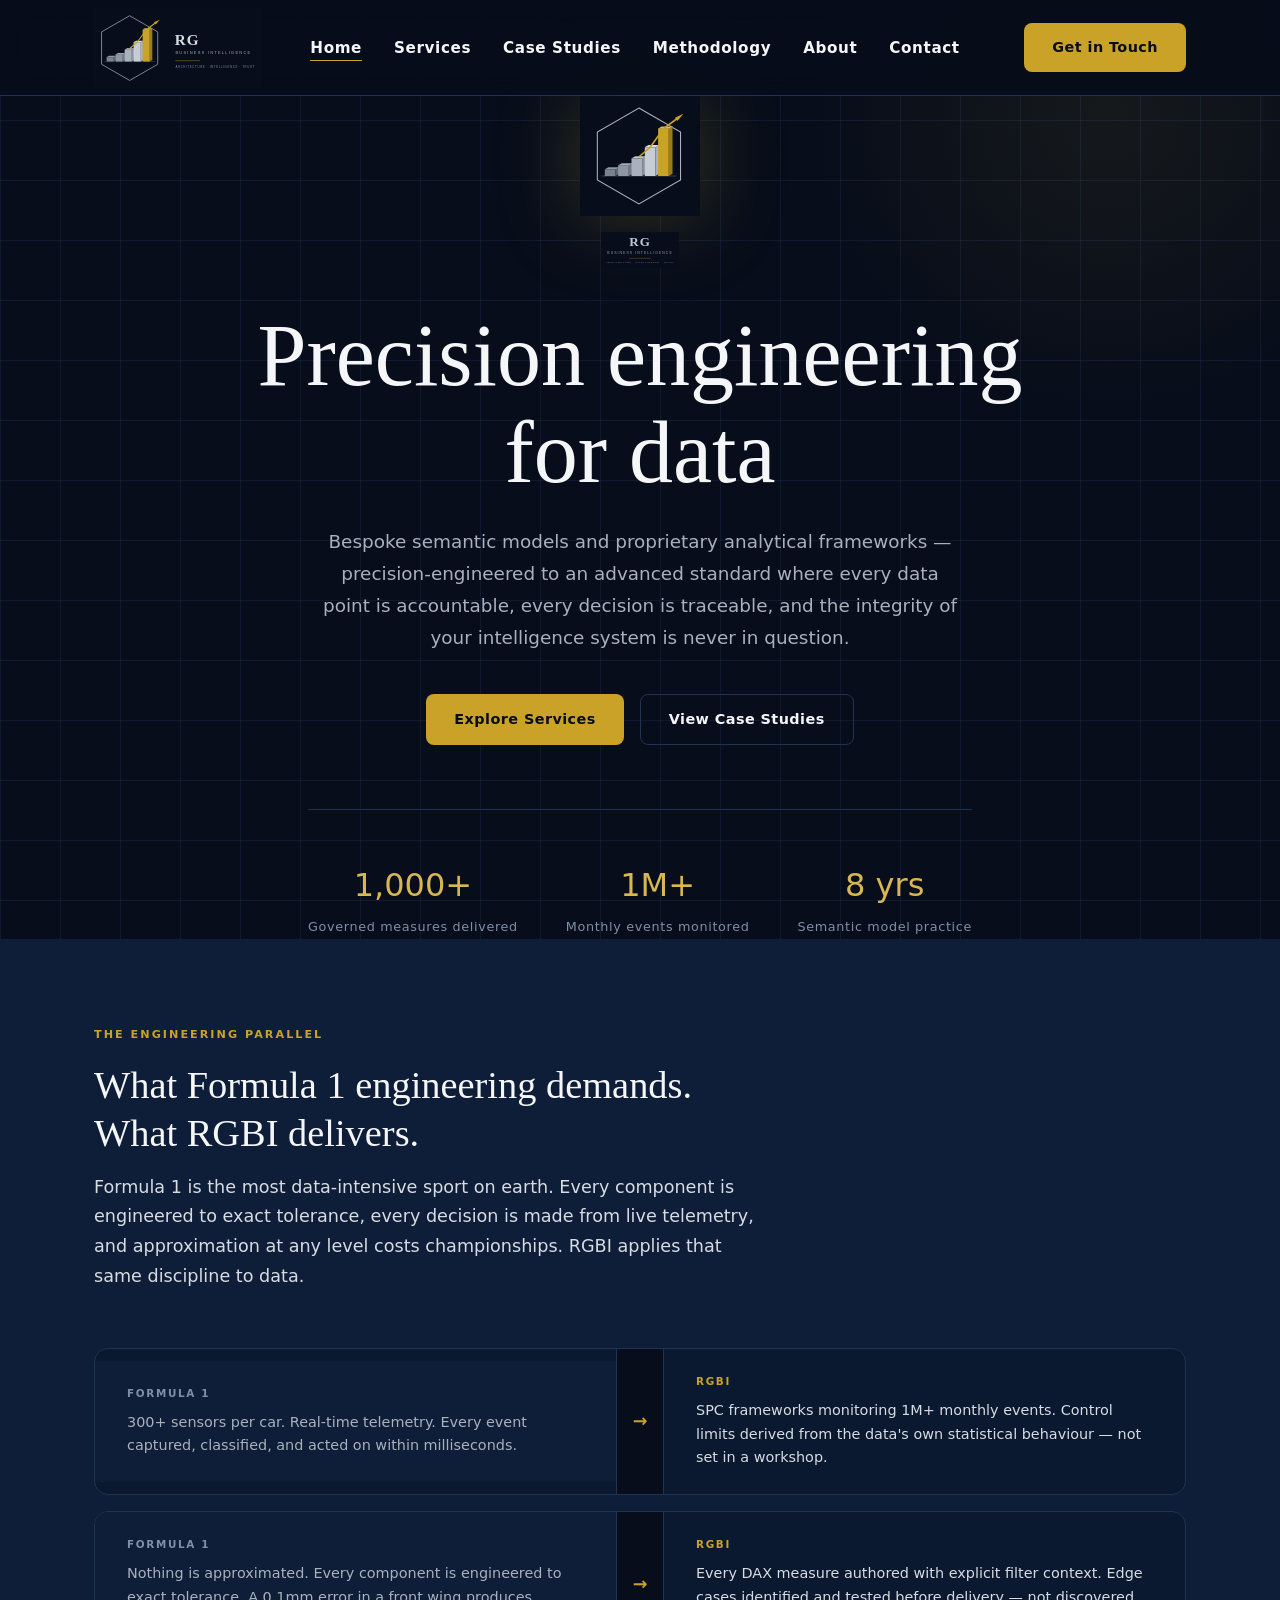
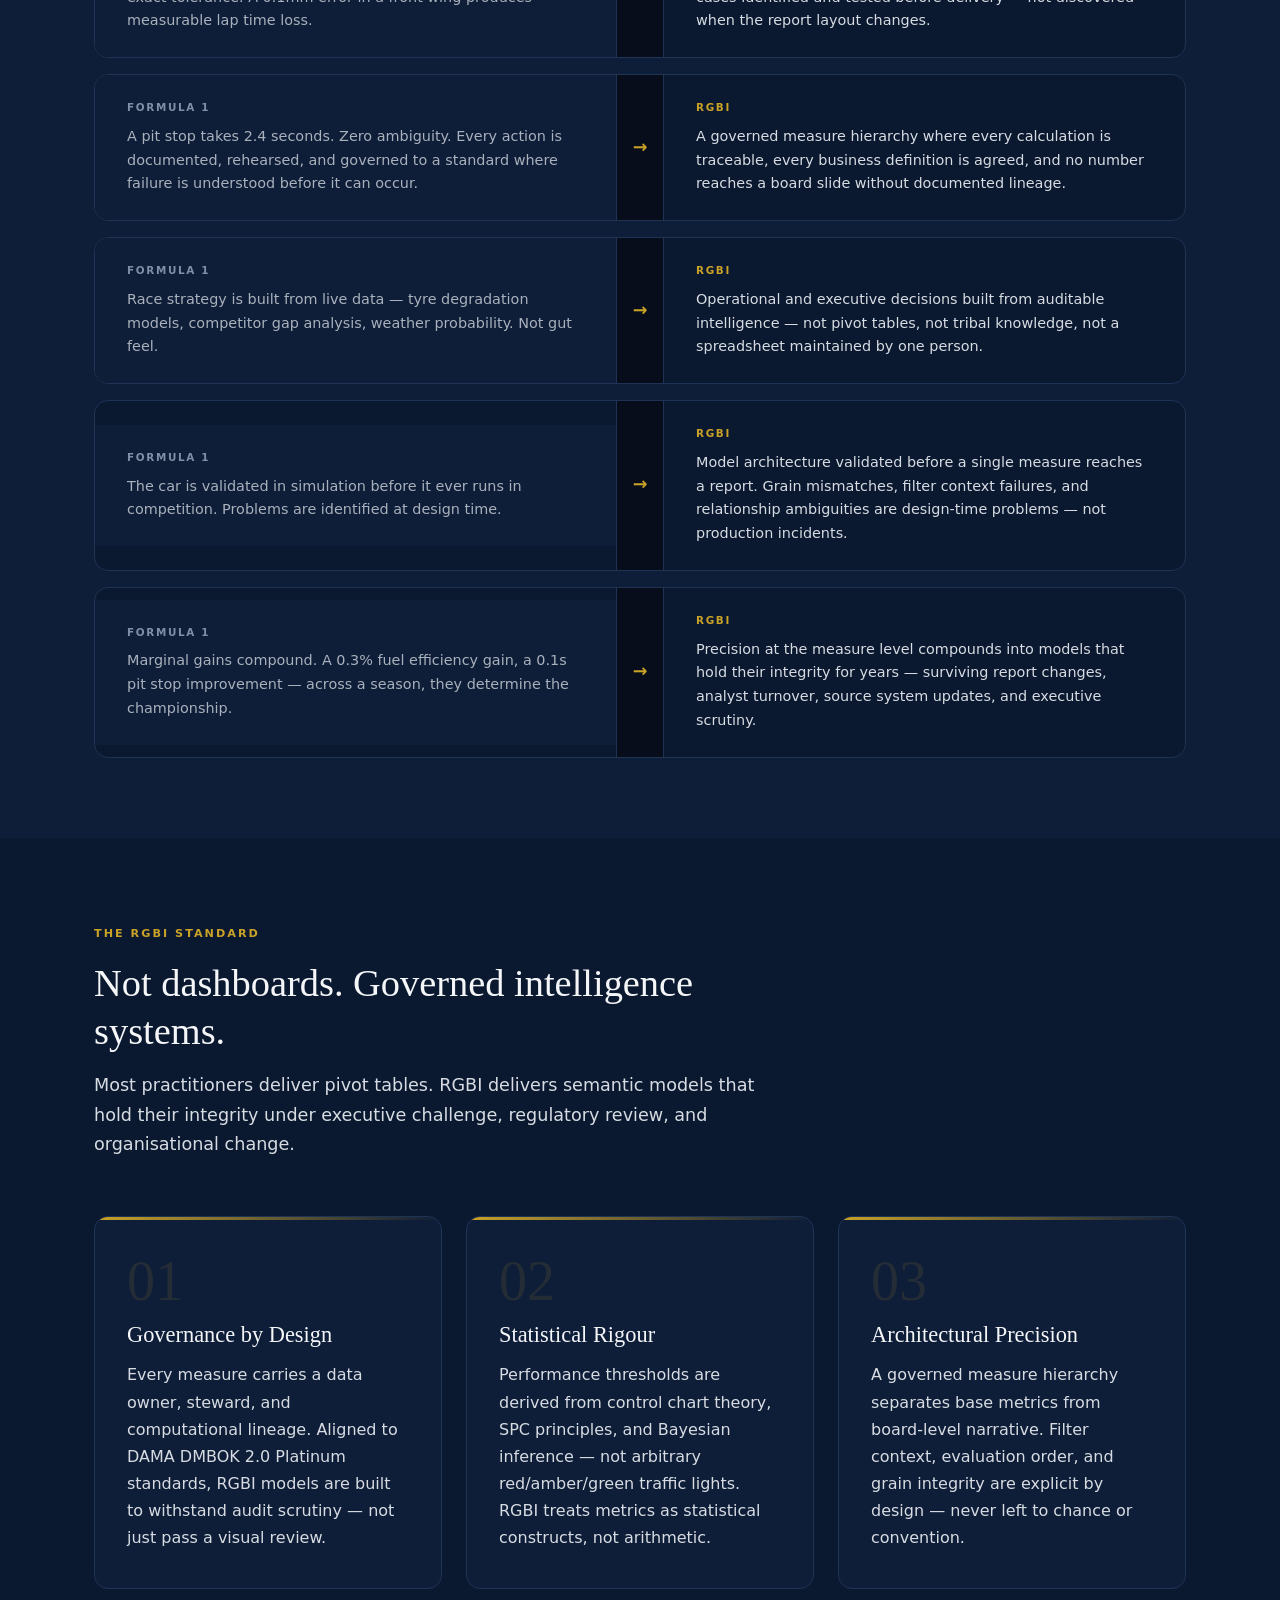
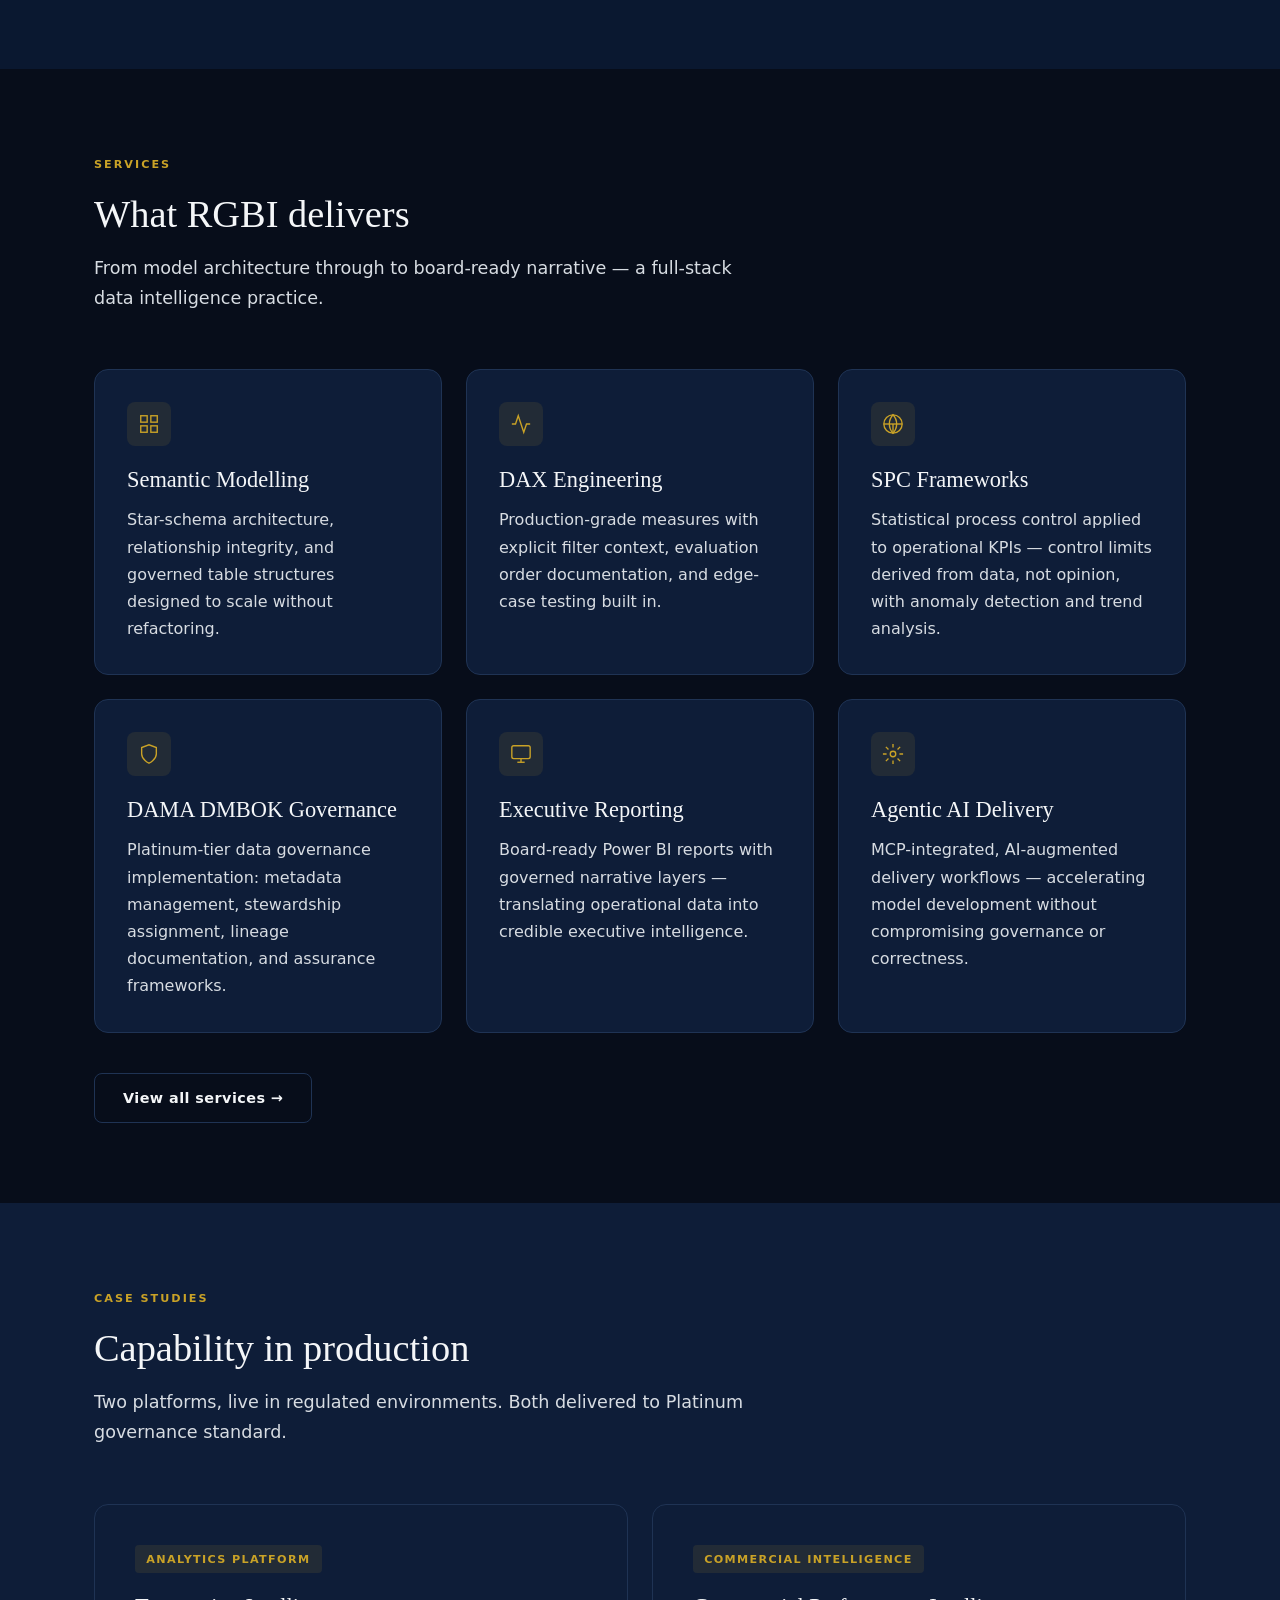
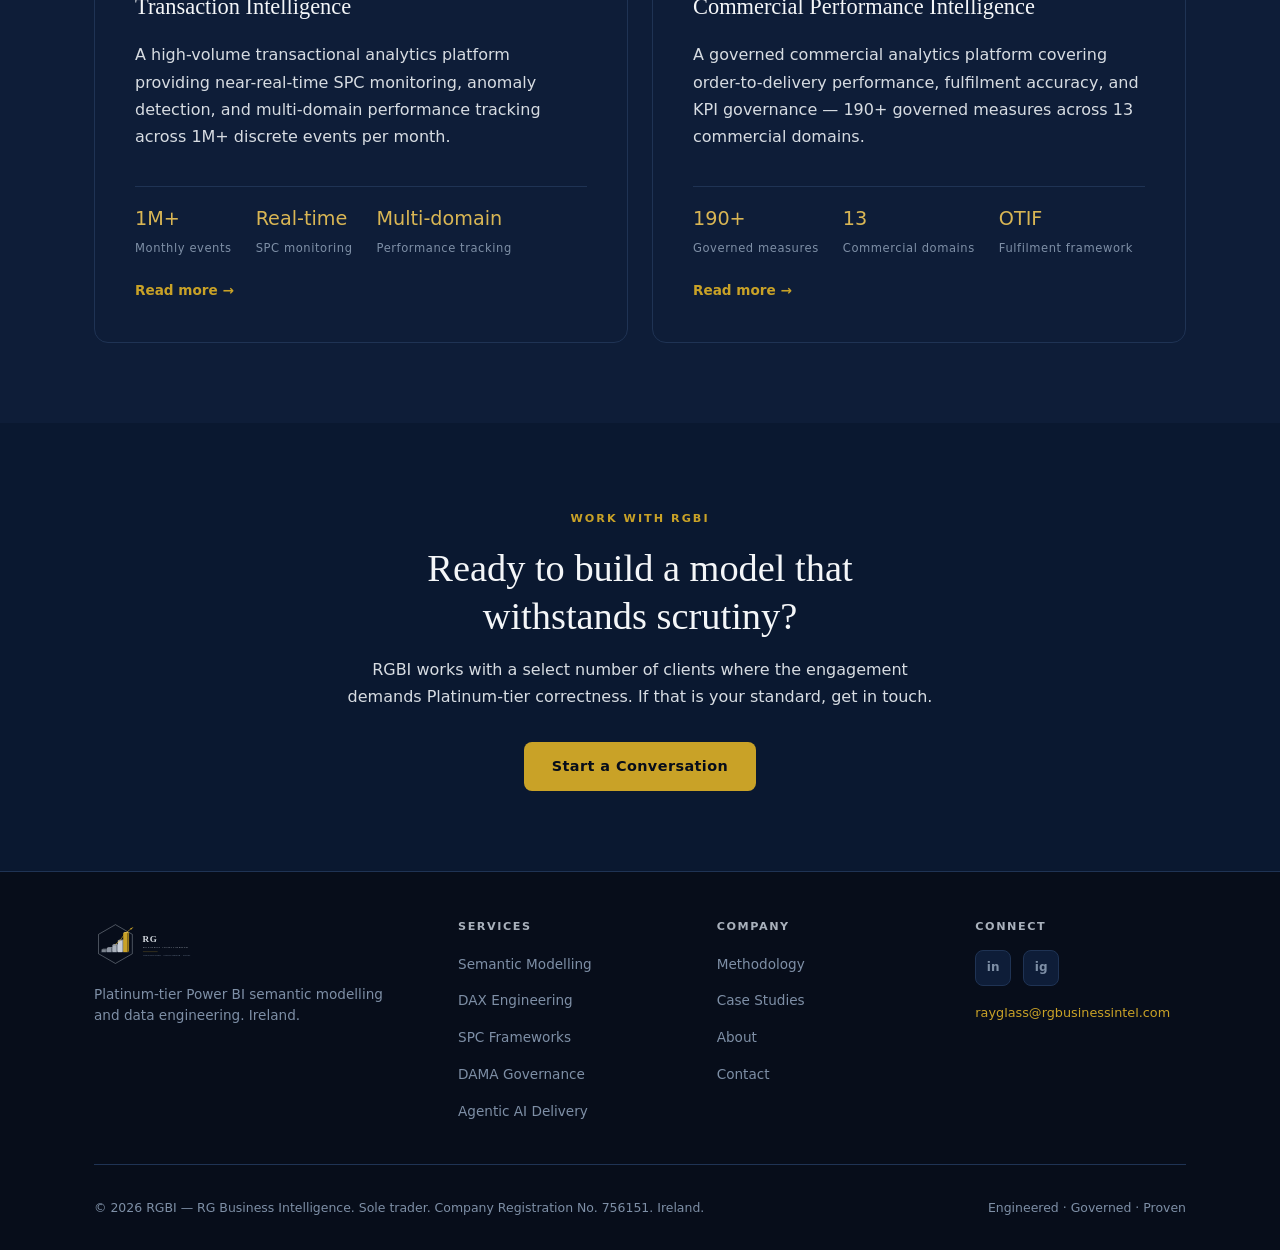
==== commit 66b25be9: "Centred hero with large mark, big H1, revised subhead copy" ====
--- a/index.html
+++ b/index.html
@@ -35,43 +35,42 @@
   <section class="hero">
     <div class="hero-bg"></div>
     <div class="container">
-      <div class="hero-split">
-        <div class="hero-content">
-          <div class="hero-eyebrow">
-            <span class="hero-eyebrow-line"></span>
-            <span class="hero-eyebrow-text">RG Business Intelligence · Ireland · Est. 2018</span>
-          </div>
-          <h1>Precision engineering for data that cannot afford to be wrong</h1>
-          <p class="hero-sub">
-            Power BI semantic models, DAX engineering, and statistical process control
-            frameworks built to the same standard Formula 1 applies to a race car —
-            where every calculation is exact, every decision is traceable,
-            and approximation is not an option.
-          </p>
-          <div class="hero-actions">
-            <a href="services.html" class="btn btn-primary">Explore Services</a>
-            <a href="case-studies.html" class="btn btn-outline">View Case Studies</a>
-          </div>
-          <div class="hero-stats">
-            <div>
-              <span class="hero-stat-value">1,000+</span>
-              <span class="hero-stat-label">Governed measures delivered</span>
-            </div>
-            <div>
-              <span class="hero-stat-value">1M+</span>
-              <span class="hero-stat-label">Monthly events monitored</span>
-            </div>
-            <div>
-              <span class="hero-stat-value">8 yrs</span>
-              <span class="hero-stat-label">Semantic model practice</span>
-            </div>
-          </div>
-        </div>
-
-        <div class="hero-logo-display">
-          <img src="assets/rgbi_logo_horizontal_tight.svg" alt="RGBI — RG Business Intelligence" class="hero-logo-img" />
-          <p class="hero-logo-tagline">Engineered · Governed · Proven</p>
-        </div>
+      <div class="hero-centred">
+
+        <div class="hero-brand">
+          <img src="assets/rgbi_mark_only.svg" alt="RGBI mark" class="hero-mark" />
+          <img src="assets/rgbi_wordmark_only_tight.svg" alt="RG Business Intelligence" class="hero-wordmark" />
+        </div>
+
+        <h1 class="hero-h1-large">Precision engineering<br>for data</h1>
+
+        <p class="hero-sub">
+          Bespoke semantic models and proprietary analytical frameworks —
+          precision-engineered to an advanced standard where every data point is
+          accountable, every decision is traceable, and the integrity of your
+          intelligence system is never in question.
+        </p>
+
+        <div class="hero-actions">
+          <a href="services.html" class="btn btn-primary">Explore Services</a>
+          <a href="case-studies.html" class="btn btn-outline">View Case Studies</a>
+        </div>
+
+        <div class="hero-stats">
+          <div>
+            <span class="hero-stat-value">1,000+</span>
+            <span class="hero-stat-label">Governed measures delivered</span>
+          </div>
+          <div>
+            <span class="hero-stat-value">1M+</span>
+            <span class="hero-stat-label">Monthly events monitored</span>
+          </div>
+          <div>
+            <span class="hero-stat-value">8 yrs</span>
+            <span class="hero-stat-label">Semantic model practice</span>
+          </div>
+        </div>
+
       </div>
     </div>
   </section>
--- a/css/style.css
+++ b/css/style.css
@@ -277,49 +277,48 @@
   background: radial-gradient(ellipse, rgba(201, 162, 39, 0.08) 0%, transparent 70%);
 }
 
-/* Two-column hero split */
-.hero-split {
+/* Centred hero stack */
+.hero-centred {
   position: relative;
   z-index: 1;
-  display: grid;
-  grid-template-columns: 1fr 1fr;
-  gap: 4rem;
-  align-items: center;
+  display: flex;
+  flex-direction: column;
+  align-items: center;
+  text-align: center;
   width: 100%;
+}
+
+.hero-brand {
+  display: flex;
+  flex-direction: column;
+  align-items: center;
+  gap: 1rem;
+  margin-bottom: 2.5rem;
+}
+
+.hero-mark {
+  height: 120px;
+  width: auto;
+  filter: drop-shadow(0 0 40px rgba(201, 162, 39, 0.25));
+}
+
+.hero-wordmark {
+  height: 36px;
+  width: auto;
+  opacity: 0.9;
+}
+
+.hero-h1-large {
+  font-family: var(--font-serif);
+  font-size: clamp(2.8rem, 7vw, 5.5rem);
+  line-height: 1.1;
+  color: var(--text-primary);
+  margin-bottom: 1.5rem;
+  max-width: 100%;
 }
 
 .hero-content {
   position: relative;
-}
-
-.hero-logo-display {
-  display: flex;
-  flex-direction: column;
-  align-items: center;
-  justify-content: center;
-  gap: 1.5rem;
-  padding: 3rem;
-  border: 1px solid rgba(201, 162, 39, 0.15);
-  border-radius: var(--radius-lg);
-  background: rgba(14, 29, 56, 0.5);
-  backdrop-filter: blur(4px);
-}
-
-.hero-logo-img {
-  width: 100%;
-  max-width: 360px;
-  height: auto;
-  filter: drop-shadow(0 0 32px rgba(201, 162, 39, 0.2));
-}
-
-.hero-logo-tagline {
-  font-size: 0.75rem;
-  font-weight: 700;
-  letter-spacing: 0.22em;
-  text-transform: uppercase;
-  color: var(--gold);
-  margin: 0;
-  text-align: center;
 }
 
 .hero-eyebrow {
@@ -357,7 +356,7 @@
 .hero-sub {
   font-size: 1.15rem;
   color: var(--text-secondary);
-  max-width: 580px;
+  max-width: 640px;
   margin-bottom: 2.5rem;
   line-height: 1.75;
 }
@@ -366,6 +365,7 @@
   display: flex;
   gap: 1rem;
   flex-wrap: wrap;
+  justify-content: center;
 }
 
 .hero-stats {
@@ -375,6 +375,7 @@
   padding-top: 3rem;
   border-top: 1px solid var(--bg-card);
   flex-wrap: wrap;
+  justify-content: center;
 }
 
 .hero-stat-value {
@@ -1213,9 +1214,8 @@
   .form-row { grid-template-columns: 1fr; }
   .footer-inner { grid-template-columns: 1fr; }
 
-  .hero-split { grid-template-columns: 1fr; gap: 2.5rem; }
-  .hero-logo-display { padding: 2rem; }
-  .hero-logo-img { max-width: 260px; }
+  .hero-mark { height: 80px; }
+  .hero-wordmark { height: 26px; }
   .hero-stats { gap: 1.5rem; }
   .hero-actions { flex-direction: column; }
   .btn { width: 100%; justify-content: center; }
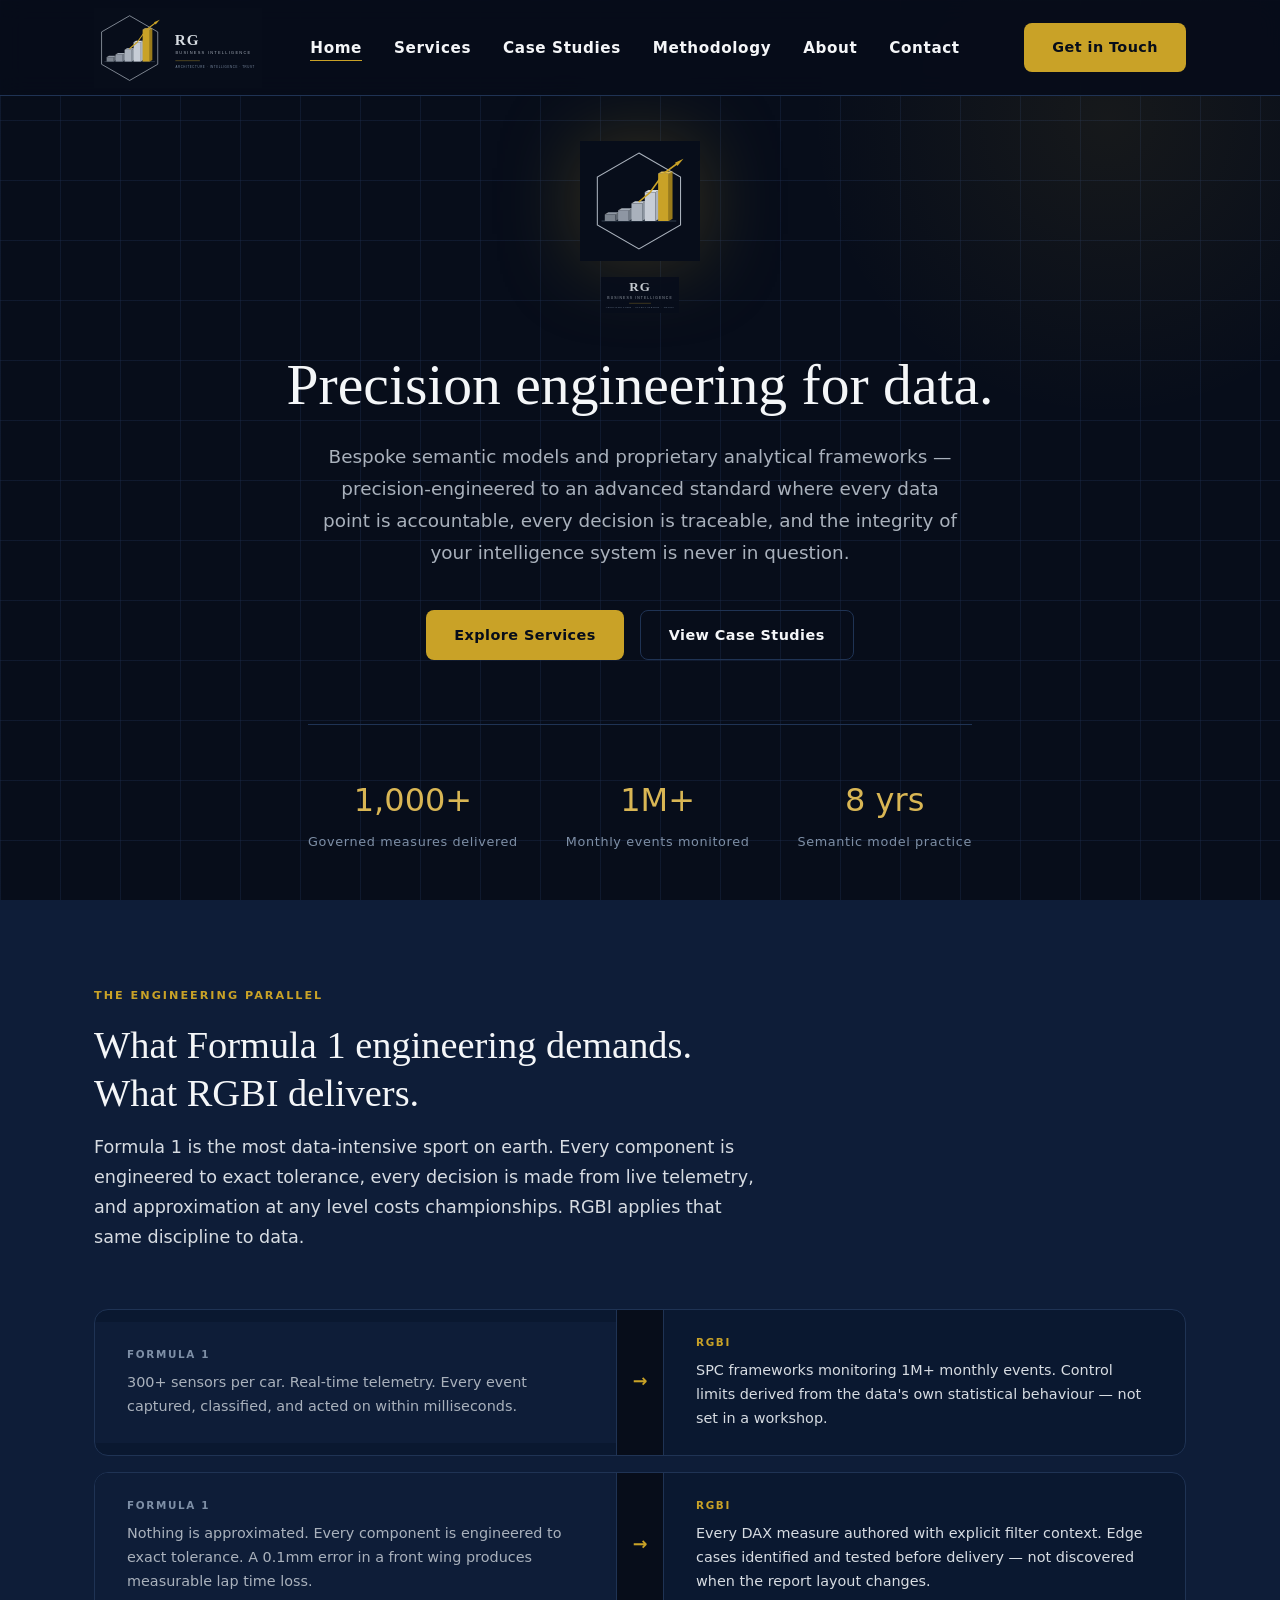
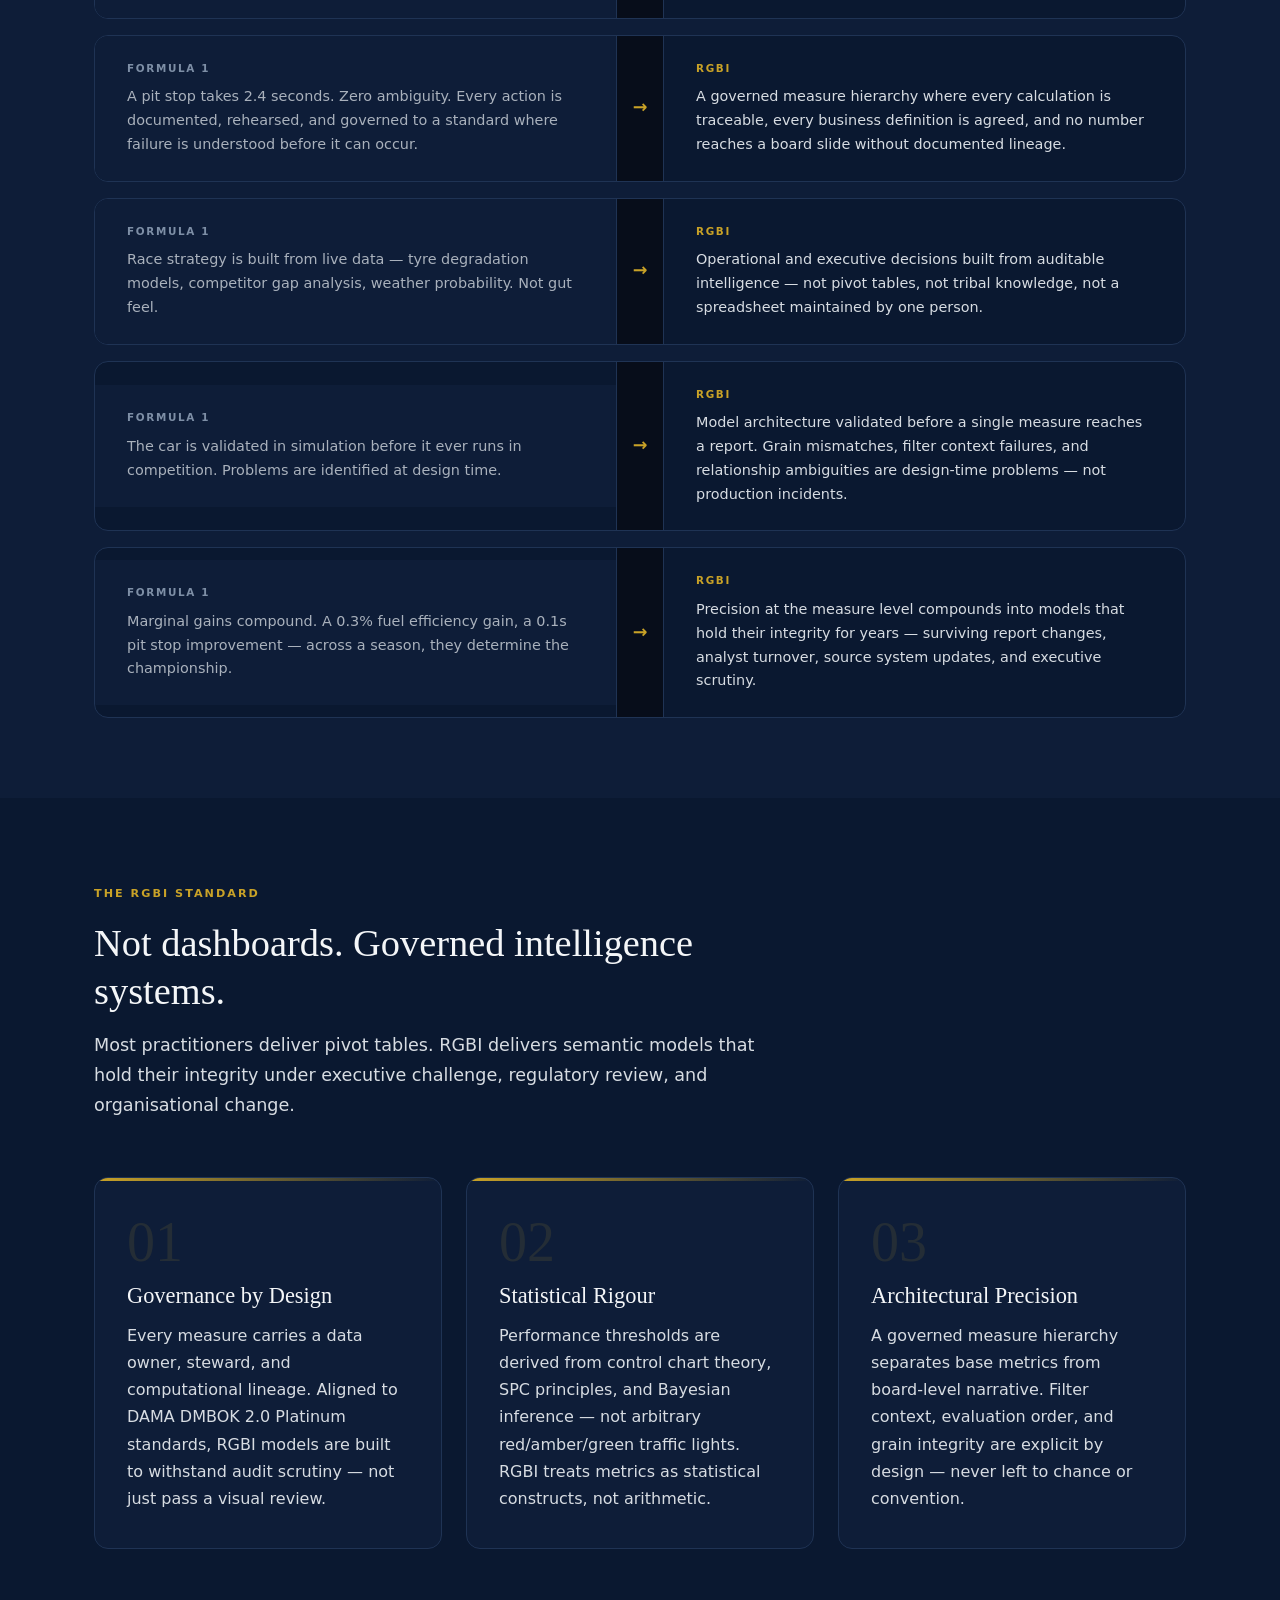
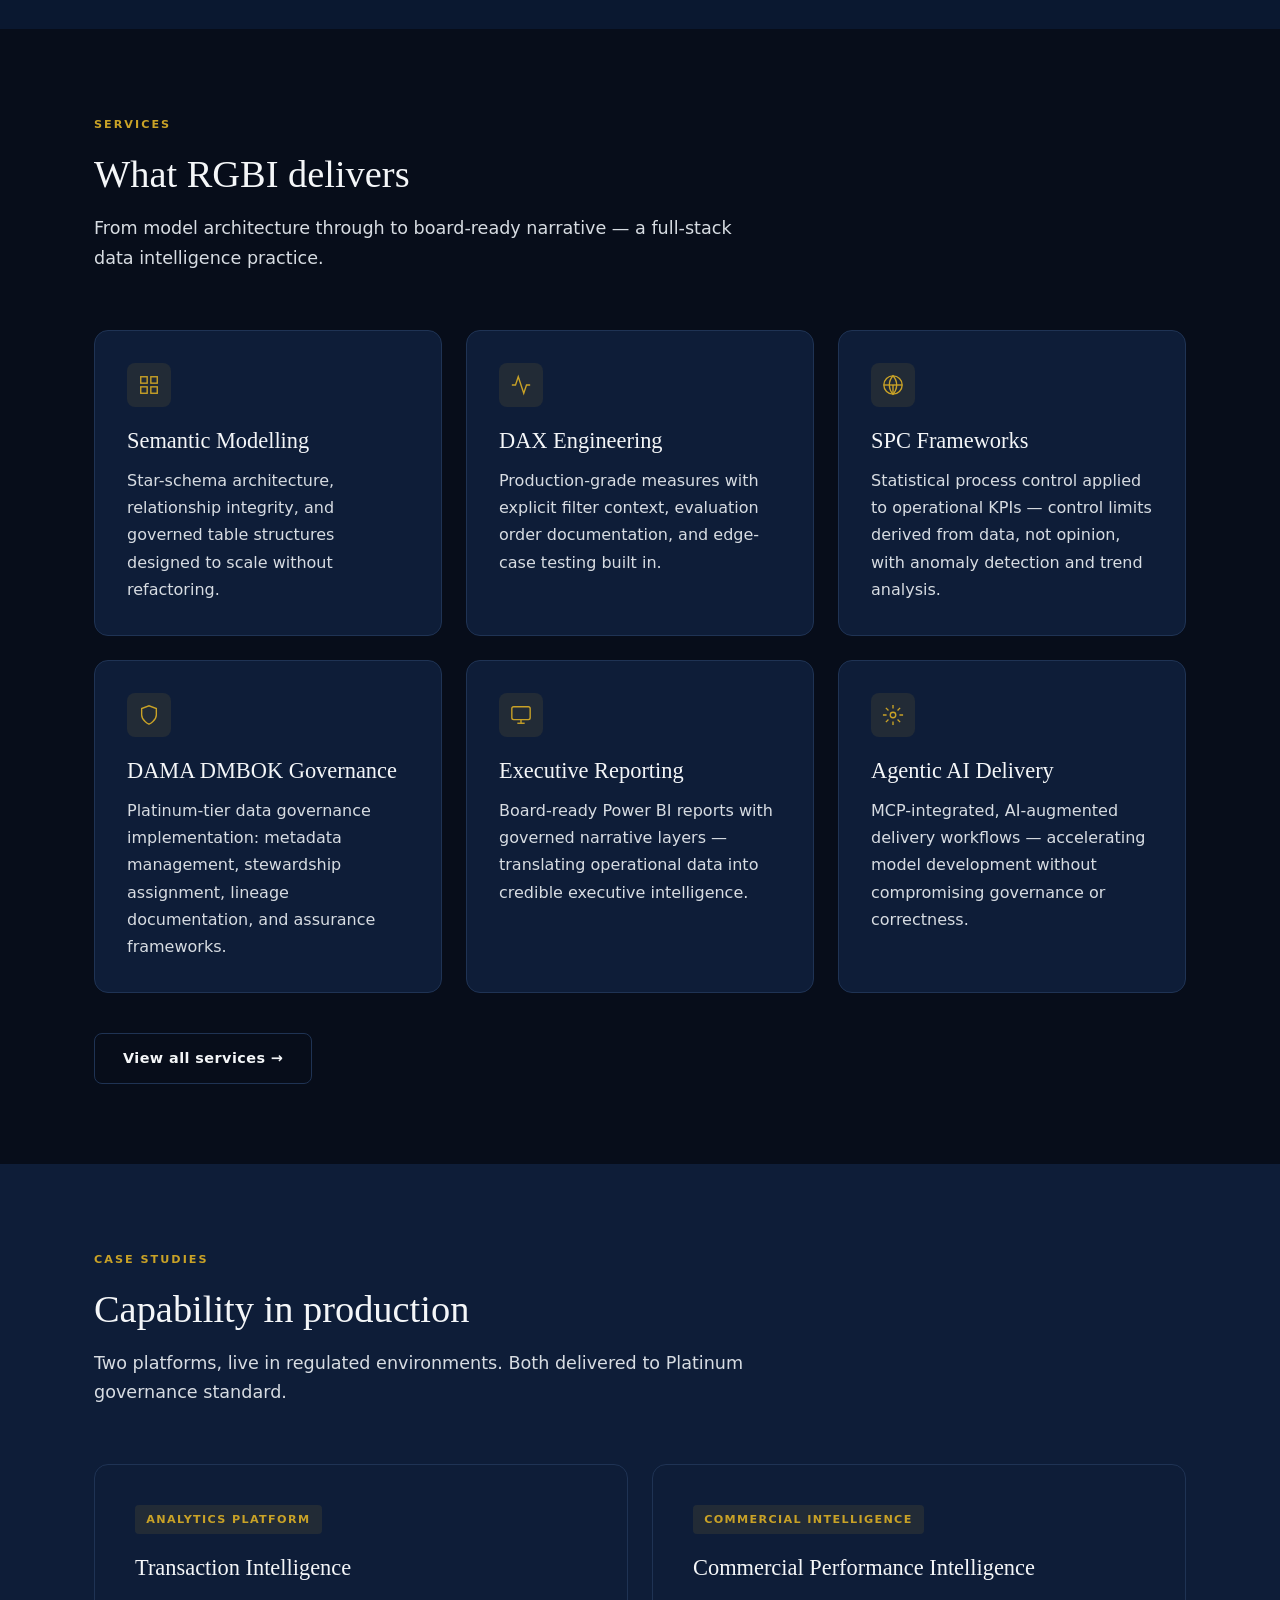
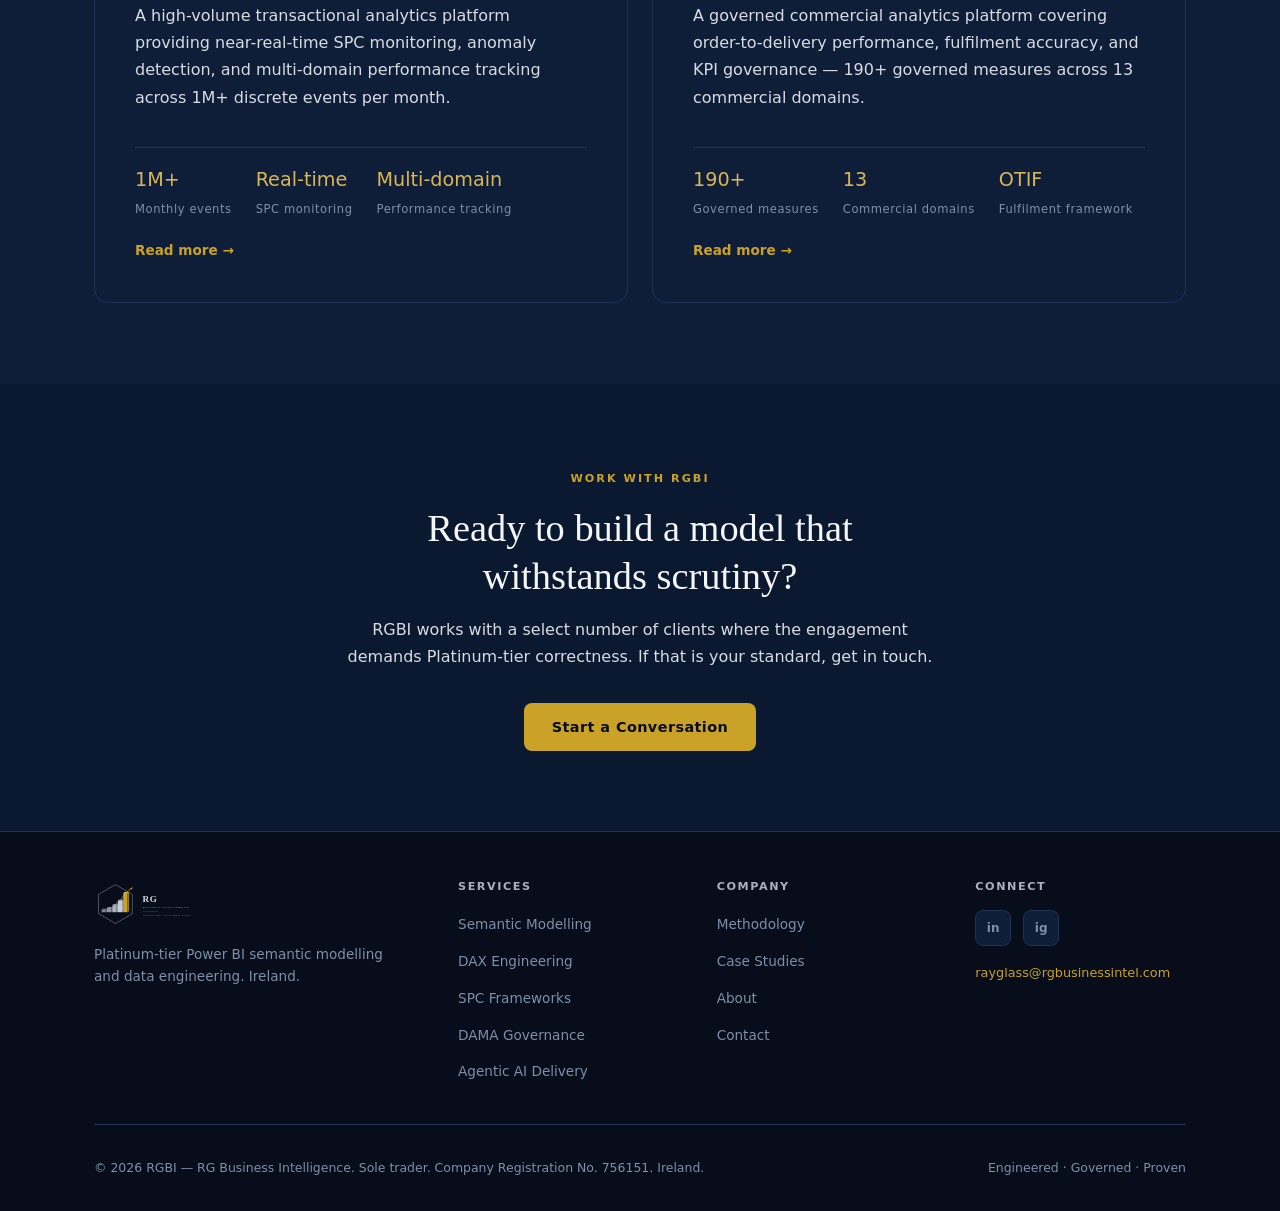
==== commit a8ed8055: "Hero H1 single line scaling, full stop added" ====
--- a/index.html
+++ b/index.html
@@ -42,7 +42,7 @@
           <img src="assets/rgbi_wordmark_only_tight.svg" alt="RG Business Intelligence" class="hero-wordmark" />
         </div>
 
-        <h1 class="hero-h1-large">Precision engineering<br>for data</h1>
+        <h1 class="hero-h1-large">Precision engineering for data.</h1>
 
         <p class="hero-sub">
           Bespoke semantic models and proprietary analytical frameworks —
--- a/css/style.css
+++ b/css/style.css
@@ -310,11 +310,19 @@
 
 .hero-h1-large {
   font-family: var(--font-serif);
-  font-size: clamp(2.8rem, 7vw, 5.5rem);
+  font-size: 4.5vw;
   line-height: 1.1;
   color: var(--text-primary);
   margin-bottom: 1.5rem;
-  max-width: 100%;
+  white-space: nowrap;
+  width: 100%;
+}
+
+@media (max-width: 860px) {
+  .hero-h1-large {
+    font-size: clamp(1.8rem, 7vw, 3rem);
+    white-space: normal;
+  }
 }
 
 .hero-content {
